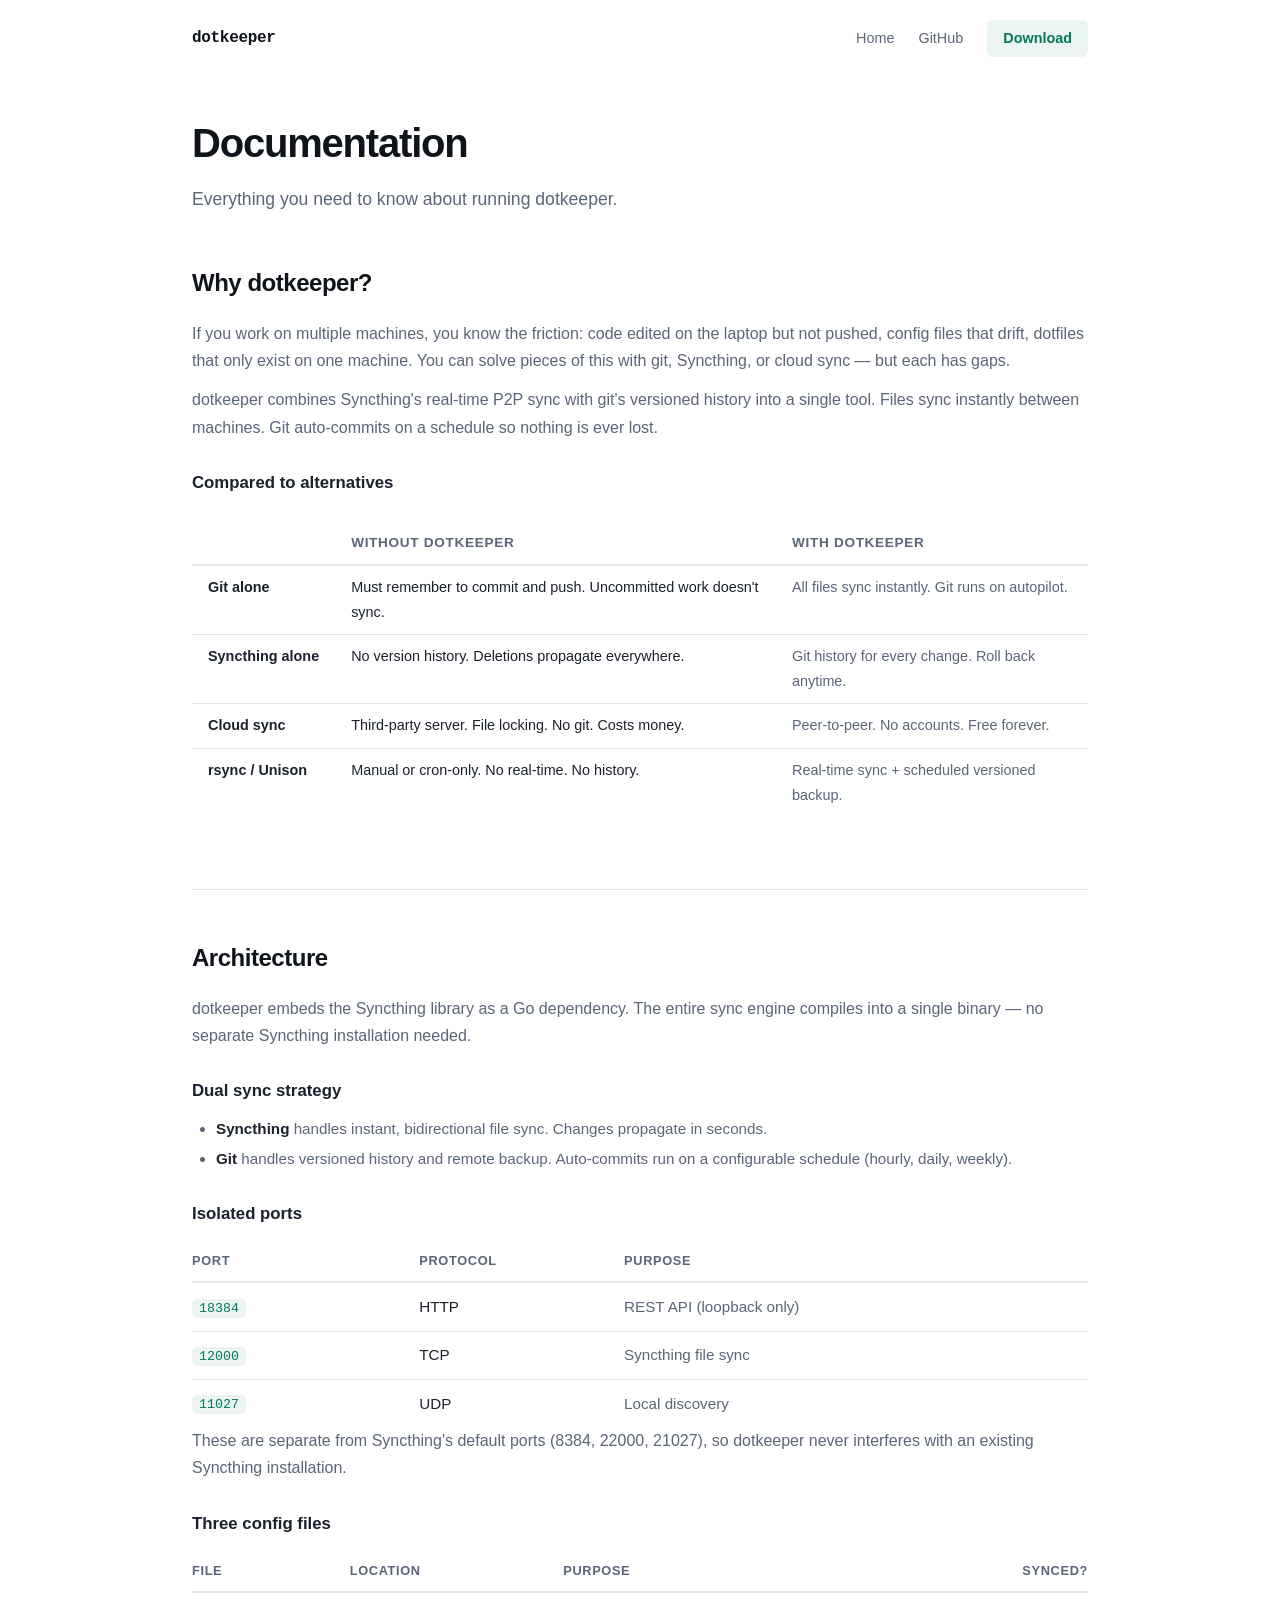
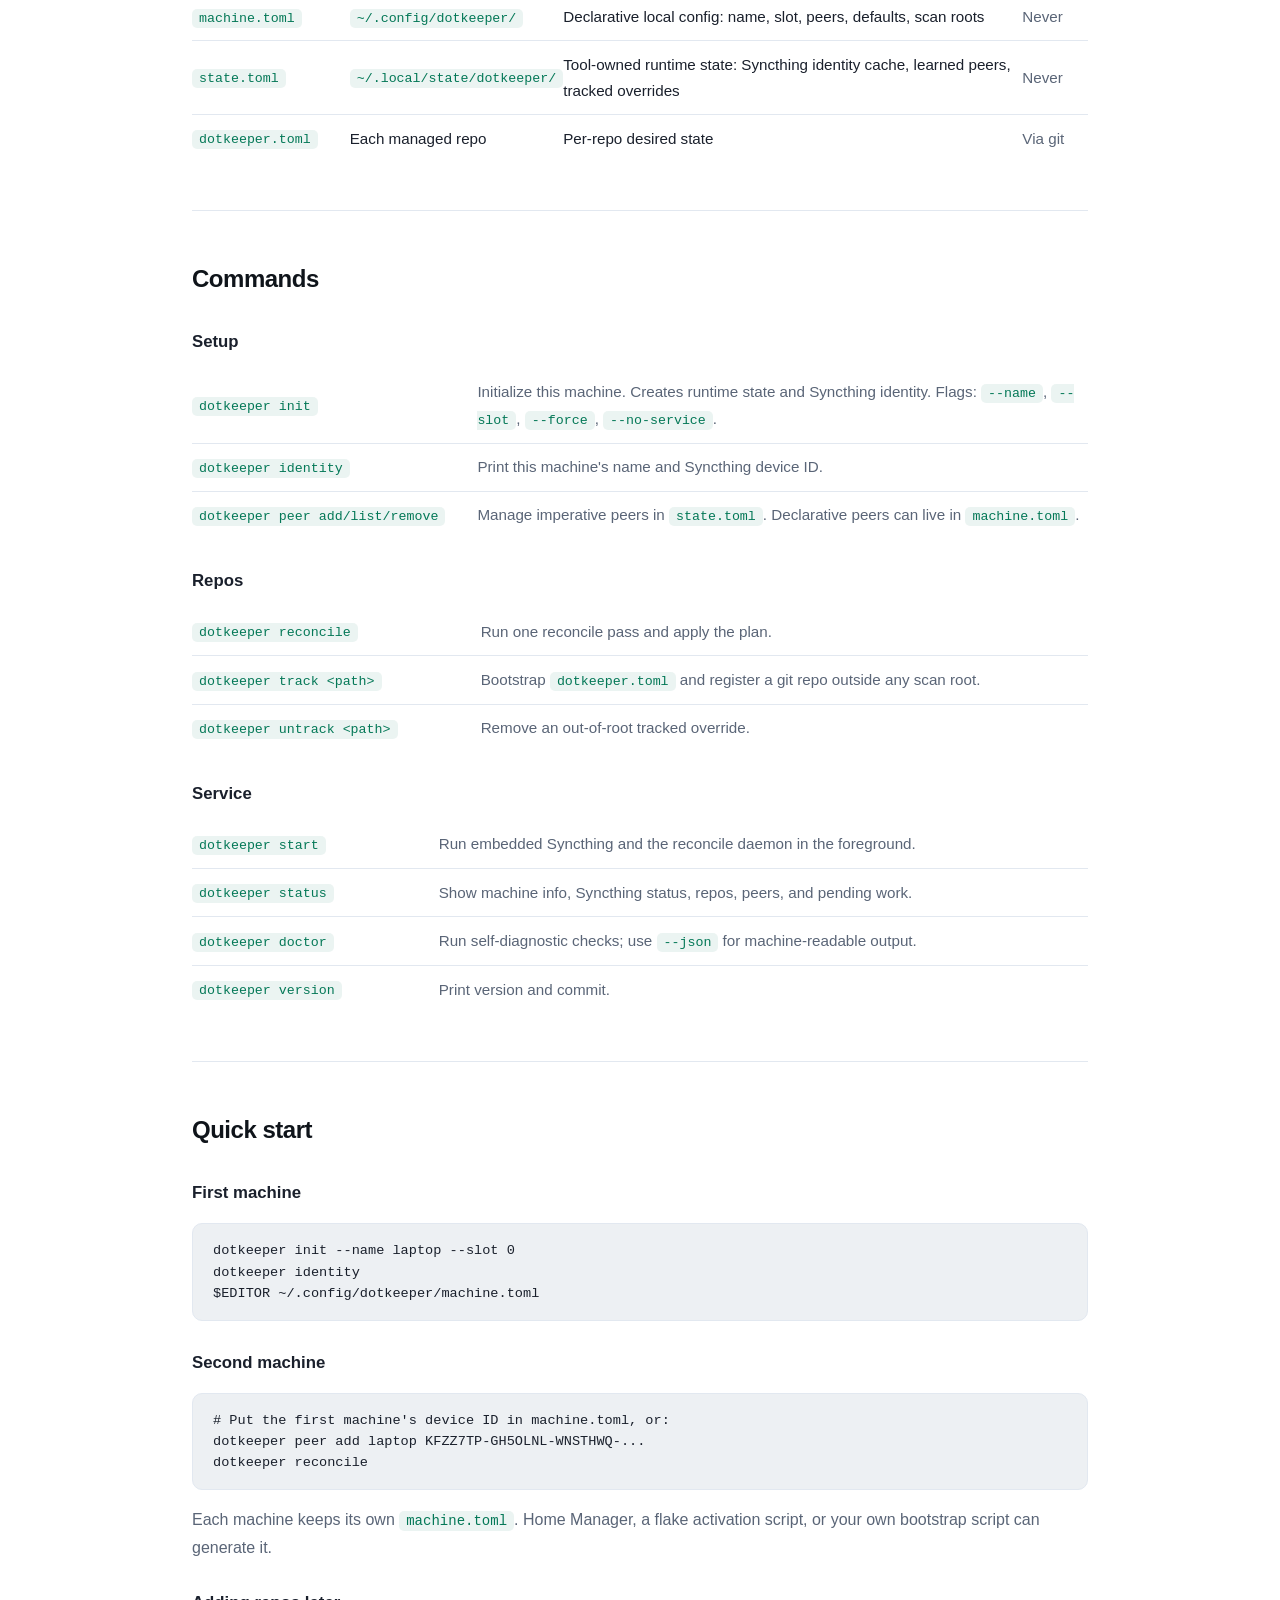
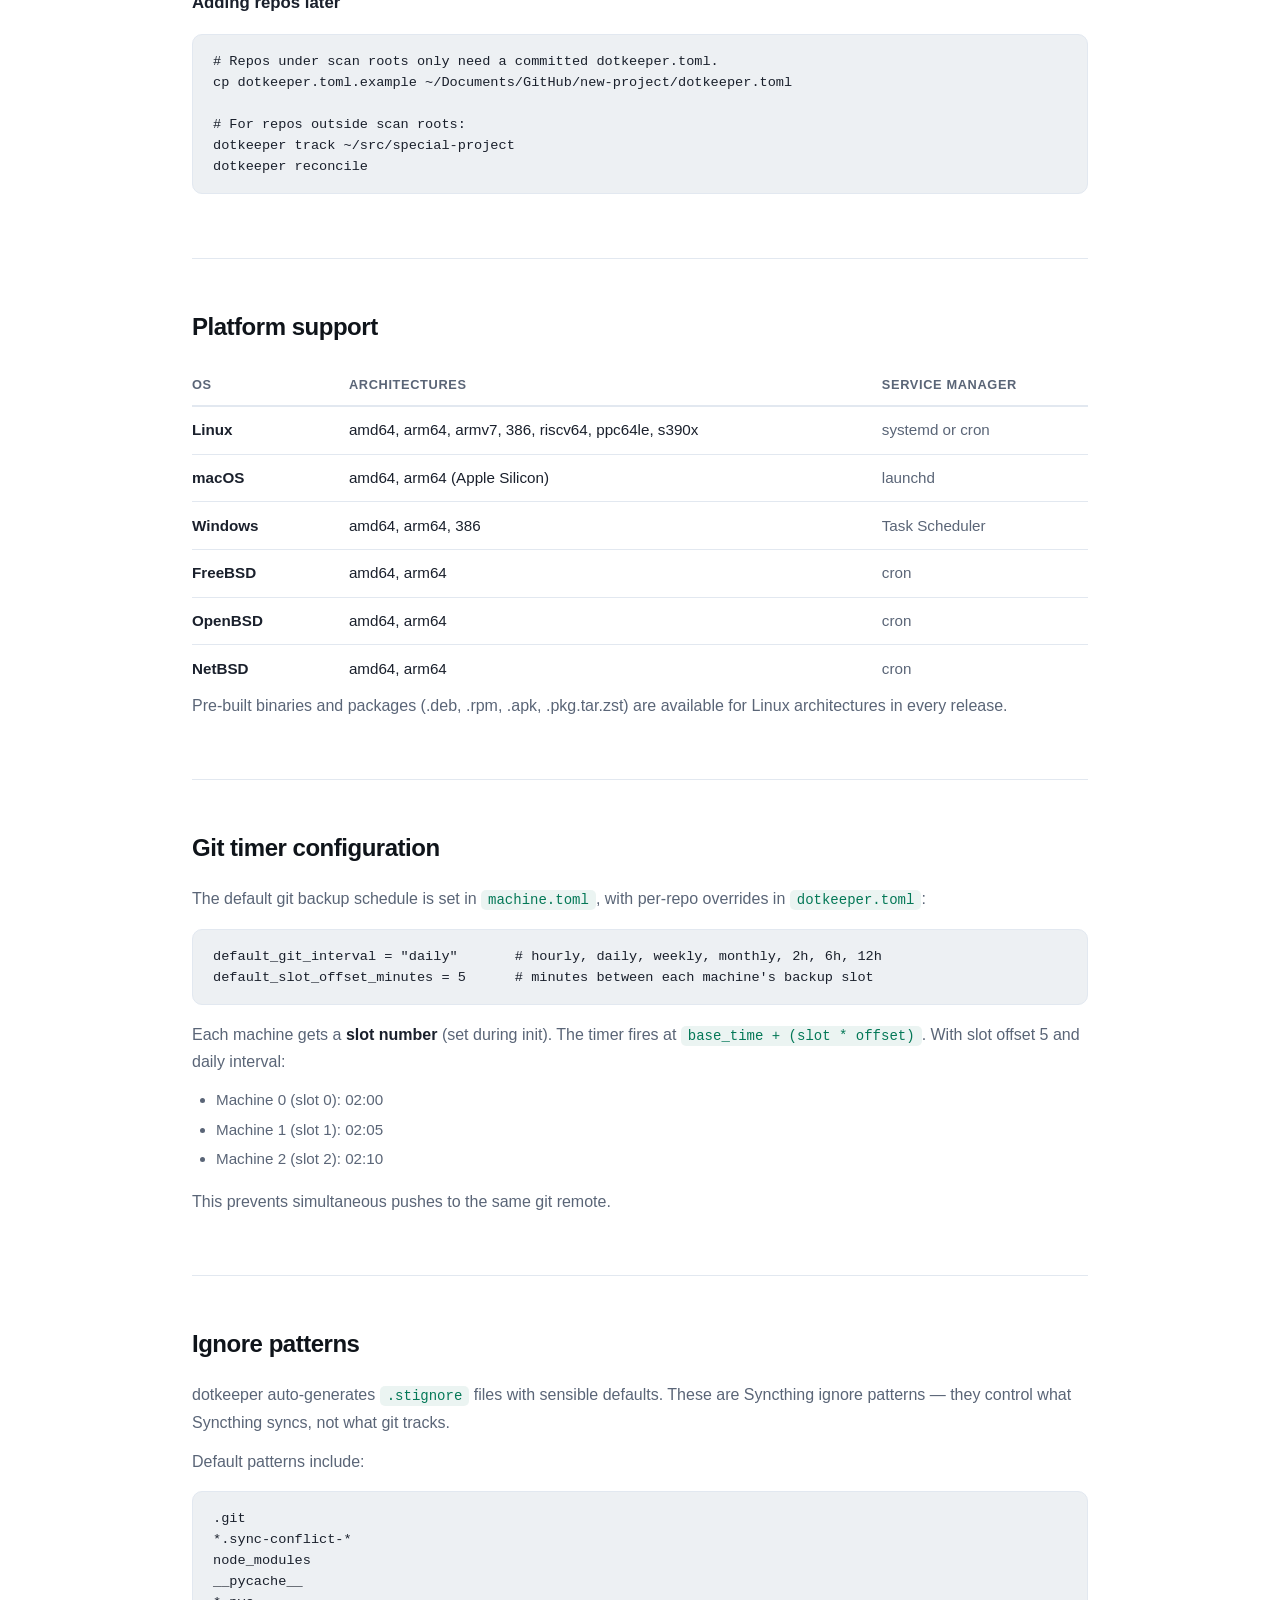
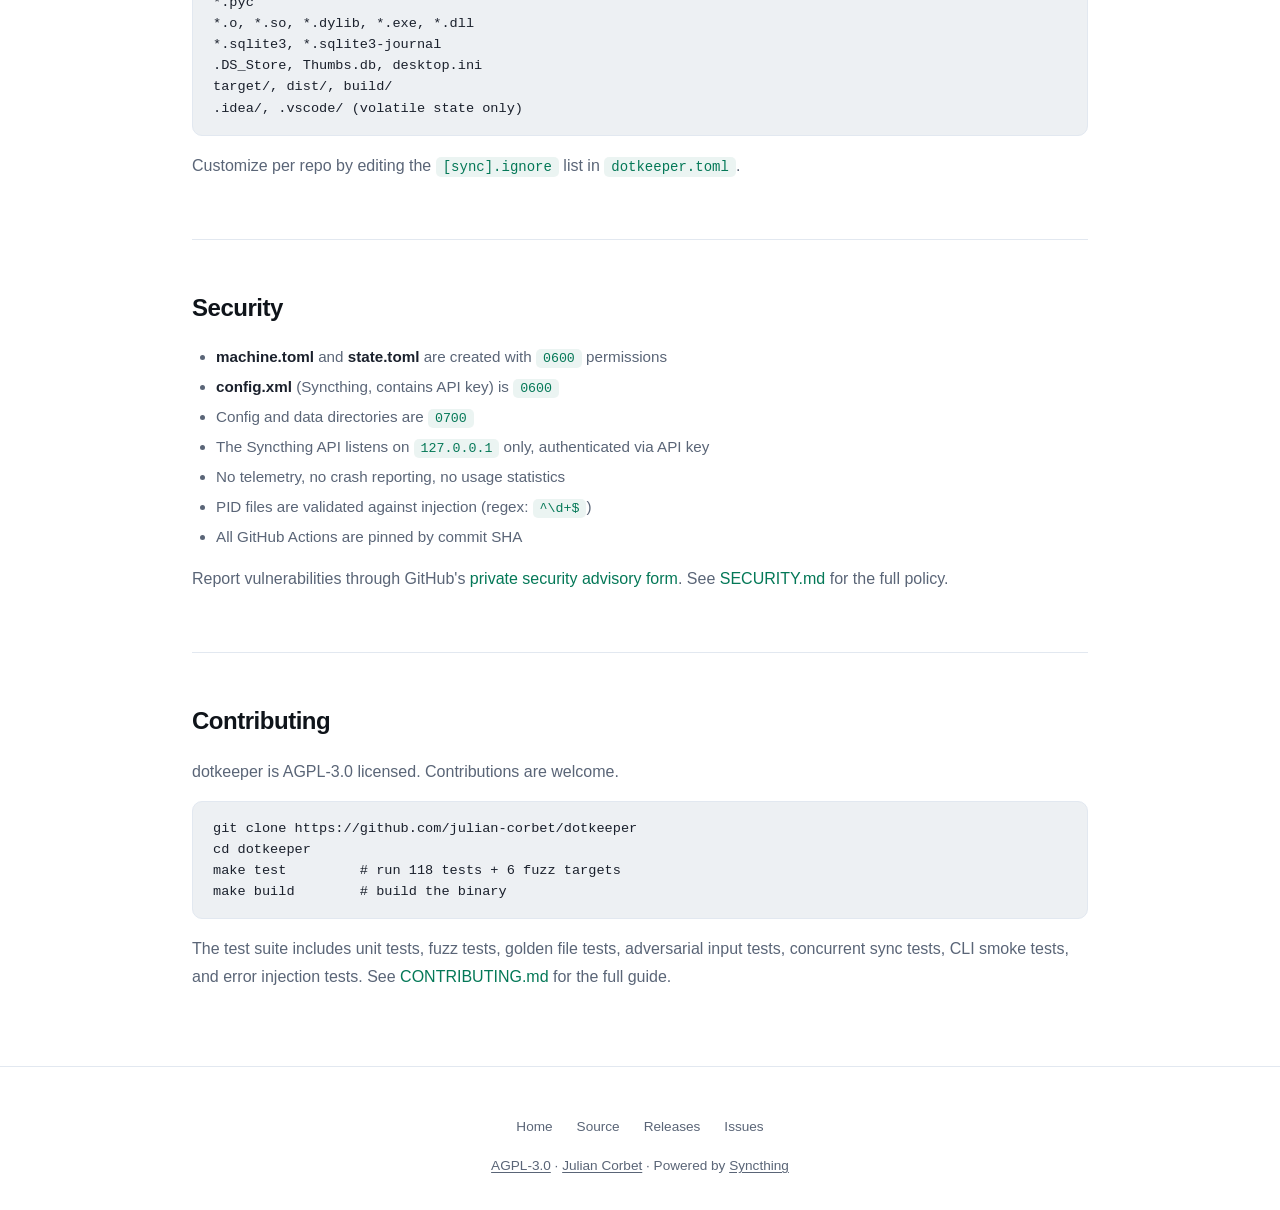
==== site/docs.html @ 2b9bf20f "security: switch vulnerability disclosure to GitHub Security Advisories The previous policy directed" ====
<!DOCTYPE html>
<html lang="en">
<head>
  <meta charset="utf-8">
  <meta name="viewport" content="width=device-width, initial-scale=1">
  <title>Documentation &mdash; dotkeeper</title>
  <meta name="description" content="dotkeeper documentation: architecture, commands, configuration, platform support, and comparison to alternatives.">
  <meta name="theme-color" content="#0b1120" media="(prefers-color-scheme: dark)">
  <meta name="theme-color" content="#ffffff" media="(prefers-color-scheme: light)">
  <link rel="canonical" href="https://dotkeeper.corbet.ch/docs.html">
  <link rel="icon" href="data:image/svg+xml,<svg xmlns='http://www.w3.org/2000/svg' viewBox='0 0 100 100'><text y='.9em' font-size='90'>&#128256;</text></svg>">
  <link rel="stylesheet" href="style.css">
</head>
<body>

<nav>
  <a href="/" class="nav-brand">dotkeeper</a>
  <div class="nav-links">
    <a href="/">Home</a>
    <a href="https://github.com/julian-corbet/dotkeeper">GitHub</a>
    <a href="https://github.com/julian-corbet/dotkeeper/releases" class="btn-nav">Download</a>
  </div>
</nav>

<div class="docs-content">

<h1>Documentation</h1>
<p>Everything you need to know about running dotkeeper.</p>

<!-- WHY -->
<div class="docs-section">
  <h2>Why dotkeeper?</h2>
  <p>If you work on multiple machines, you know the friction: code edited on the laptop but not pushed, config files that drift, dotfiles that only exist on one machine. You can solve pieces of this with git, Syncthing, or cloud sync &mdash; but each has gaps.</p>
  <p>dotkeeper combines Syncthing's real-time P2P sync with git's versioned history into a single tool. Files sync instantly between machines. Git auto-commits on a schedule so nothing is ever lost.</p>

  <h3>Compared to alternatives</h3>
  <table class="comp-table">
    <thead>
      <tr><th></th><th>Without dotkeeper</th><th>With dotkeeper</th></tr>
    </thead>
    <tbody>
      <tr><td><strong>Git alone</strong></td><td>Must remember to commit and push. Uncommitted work doesn't sync.</td><td>All files sync instantly. Git runs on autopilot.</td></tr>
      <tr><td><strong>Syncthing alone</strong></td><td>No version history. Deletions propagate everywhere.</td><td>Git history for every change. Roll back anytime.</td></tr>
      <tr><td><strong>Cloud sync</strong></td><td>Third-party server. File locking. No git. Costs money.</td><td>Peer-to-peer. No accounts. Free forever.</td></tr>
      <tr><td><strong>rsync / Unison</strong></td><td>Manual or cron-only. No real-time. No history.</td><td>Real-time sync + scheduled versioned backup.</td></tr>
    </tbody>
  </table>
</div>

<!-- ARCHITECTURE -->
<div class="docs-section">
  <h2>Architecture</h2>
  <p>dotkeeper embeds the Syncthing library as a Go dependency. The entire sync engine compiles into a single binary &mdash; no separate Syncthing installation needed.</p>

  <h3>Dual sync strategy</h3>
  <ul>
    <li><strong>Syncthing</strong> handles instant, bidirectional file sync. Changes propagate in seconds.</li>
    <li><strong>Git</strong> handles versioned history and remote backup. Auto-commits run on a configurable schedule (hourly, daily, weekly).</li>
  </ul>

  <h3>Isolated ports</h3>
  <table>
    <thead><tr><th>Port</th><th>Protocol</th><th>Purpose</th></tr></thead>
    <tbody>
      <tr><td><code>18384</code></td><td>HTTP</td><td>REST API (loopback only)</td></tr>
      <tr><td><code>12000</code></td><td>TCP</td><td>Syncthing file sync</td></tr>
      <tr><td><code>11027</code></td><td>UDP</td><td>Local discovery</td></tr>
    </tbody>
  </table>
  <p>These are separate from Syncthing's default ports (8384, 22000, 21027), so dotkeeper never interferes with an existing Syncthing installation.</p>

  <h3>Three config files</h3>
  <table>
    <thead><tr><th>File</th><th>Location</th><th>Purpose</th><th>Synced?</th></tr></thead>
    <tbody>
      <tr><td><code>machine.toml</code></td><td><code>~/.config/dotkeeper/</code></td><td>Declarative local config: name, slot, peers, defaults, scan roots</td><td>Never</td></tr>
      <tr><td><code>state.toml</code></td><td><code>~/.local/state/dotkeeper/</code></td><td>Tool-owned runtime state: Syncthing identity cache, learned peers, tracked overrides</td><td>Never</td></tr>
      <tr><td><code>dotkeeper.toml</code></td><td>Each managed repo</td><td>Per-repo desired state</td><td>Via git</td></tr>
    </tbody>
  </table>
</div>

<!-- COMMANDS -->
<div class="docs-section">
  <h2>Commands</h2>

  <h3>Setup</h3>
  <table>
    <tbody>
      <tr><td><code>dotkeeper init</code></td><td>Initialize this machine. Creates runtime state and Syncthing identity. Flags: <code>--name</code>, <code>--slot</code>, <code>--force</code>, <code>--no-service</code>.</td></tr>
      <tr><td><code>dotkeeper identity</code></td><td>Print this machine's name and Syncthing device ID.</td></tr>
      <tr><td><code>dotkeeper peer add/list/remove</code></td><td>Manage imperative peers in <code>state.toml</code>. Declarative peers can live in <code>machine.toml</code>.</td></tr>
    </tbody>
  </table>

  <h3>Repos</h3>
  <table>
    <tbody>
      <tr><td><code>dotkeeper reconcile</code></td><td>Run one reconcile pass and apply the plan.</td></tr>
      <tr><td><code>dotkeeper track &lt;path&gt;</code></td><td>Bootstrap <code>dotkeeper.toml</code> and register a git repo outside any scan root.</td></tr>
      <tr><td><code>dotkeeper untrack &lt;path&gt;</code></td><td>Remove an out-of-root tracked override.</td></tr>
    </tbody>
  </table>

  <h3>Service</h3>
  <table>
    <tbody>
      <tr><td><code>dotkeeper start</code></td><td>Run embedded Syncthing and the reconcile daemon in the foreground.</td></tr>
      <tr><td><code>dotkeeper status</code></td><td>Show machine info, Syncthing status, repos, peers, and pending work.</td></tr>
      <tr><td><code>dotkeeper doctor</code></td><td>Run self-diagnostic checks; use <code>--json</code> for machine-readable output.</td></tr>
      <tr><td><code>dotkeeper version</code></td><td>Print version and commit.</td></tr>
    </tbody>
  </table>
</div>

<!-- QUICK START -->
<div class="docs-section">
  <h2>Quick start</h2>

  <h3>First machine</h3>
  <pre><code>dotkeeper init --name laptop --slot 0
dotkeeper identity
$EDITOR ~/.config/dotkeeper/machine.toml</code></pre>

  <h3>Second machine</h3>
  <pre><code># Put the first machine's device ID in machine.toml, or:
dotkeeper peer add laptop KFZZ7TP-GH5OLNL-WNSTHWQ-...
dotkeeper reconcile</code></pre>
  <p>Each machine keeps its own <code>machine.toml</code>. Home Manager, a flake activation script, or your own bootstrap script can generate it.</p>

  <h3>Adding repos later</h3>
  <pre><code># Repos under scan roots only need a committed dotkeeper.toml.
cp dotkeeper.toml.example ~/Documents/GitHub/new-project/dotkeeper.toml

# For repos outside scan roots:
dotkeeper track ~/src/special-project
dotkeeper reconcile</code></pre>
</div>

<!-- PLATFORMS -->
<div class="docs-section">
  <h2>Platform support</h2>
  <table>
    <thead><tr><th>OS</th><th>Architectures</th><th>Service manager</th></tr></thead>
    <tbody>
      <tr><td><strong>Linux</strong></td><td>amd64, arm64, armv7, 386, riscv64, ppc64le, s390x</td><td>systemd or cron</td></tr>
      <tr><td><strong>macOS</strong></td><td>amd64, arm64 (Apple Silicon)</td><td>launchd</td></tr>
      <tr><td><strong>Windows</strong></td><td>amd64, arm64, 386</td><td>Task Scheduler</td></tr>
      <tr><td><strong>FreeBSD</strong></td><td>amd64, arm64</td><td>cron</td></tr>
      <tr><td><strong>OpenBSD</strong></td><td>amd64, arm64</td><td>cron</td></tr>
      <tr><td><strong>NetBSD</strong></td><td>amd64, arm64</td><td>cron</td></tr>
    </tbody>
  </table>
  <p>Pre-built binaries and packages (.deb, .rpm, .apk, .pkg.tar.zst) are available for Linux architectures in every release.</p>
</div>

<!-- GIT TIMER -->
<div class="docs-section">
  <h2>Git timer configuration</h2>
  <p>The default git backup schedule is set in <code>machine.toml</code>, with per-repo overrides in <code>dotkeeper.toml</code>:</p>
  <pre><code>default_git_interval = "daily"       # hourly, daily, weekly, monthly, 2h, 6h, 12h
default_slot_offset_minutes = 5      # minutes between each machine's backup slot</code></pre>
  <p>Each machine gets a <strong>slot number</strong> (set during init). The timer fires at <code>base_time + (slot * offset)</code>. With slot offset 5 and daily interval:</p>
  <ul>
    <li>Machine 0 (slot 0): 02:00</li>
    <li>Machine 1 (slot 1): 02:05</li>
    <li>Machine 2 (slot 2): 02:10</li>
  </ul>
  <p>This prevents simultaneous pushes to the same git remote.</p>
</div>

<!-- IGNORE PATTERNS -->
<div class="docs-section">
  <h2>Ignore patterns</h2>
  <p>dotkeeper auto-generates <code>.stignore</code> files with sensible defaults. These are Syncthing ignore patterns &mdash; they control what Syncthing syncs, not what git tracks.</p>
  <p>Default patterns include:</p>
  <pre><code>.git
*.sync-conflict-*
node_modules
__pycache__
*.pyc
*.o, *.so, *.dylib, *.exe, *.dll
*.sqlite3, *.sqlite3-journal
.DS_Store, Thumbs.db, desktop.ini
target/, dist/, build/
.idea/, .vscode/ (volatile state only)</code></pre>
  <p>Customize per repo by editing the <code>[sync].ignore</code> list in <code>dotkeeper.toml</code>.</p>
</div>

<!-- SECURITY -->
<div class="docs-section">
  <h2>Security</h2>
  <ul>
    <li><strong>machine.toml</strong> and <strong>state.toml</strong> are created with <code>0600</code> permissions</li>
    <li><strong>config.xml</strong> (Syncthing, contains API key) is <code>0600</code></li>
    <li>Config and data directories are <code>0700</code></li>
    <li>The Syncthing API listens on <code>127.0.0.1</code> only, authenticated via API key</li>
    <li>No telemetry, no crash reporting, no usage statistics</li>
    <li>PID files are validated against injection (regex: <code>^\d+$</code>)</li>
    <li>All GitHub Actions are pinned by commit SHA</li>
  </ul>
  <p>Report vulnerabilities through GitHub's <a href="https://github.com/julian-corbet/dotkeeper/security/advisories/new">private security advisory form</a>. See <a href="https://github.com/julian-corbet/dotkeeper/blob/main/SECURITY.md">SECURITY.md</a> for the full policy.</p>
</div>

<!-- CONTRIBUTING -->
<div class="docs-section">
  <h2>Contributing</h2>
  <p>dotkeeper is AGPL-3.0 licensed. Contributions are welcome.</p>
  <pre><code>git clone https://github.com/julian-corbet/dotkeeper
cd dotkeeper
make test         # run 118 tests + 6 fuzz targets
make build        # build the binary</code></pre>
  <p>The test suite includes unit tests, fuzz tests, golden file tests, adversarial input tests, concurrent sync tests, CLI smoke tests, and error injection tests. See <a href="https://github.com/julian-corbet/dotkeeper/blob/main/CONTRIBUTING.md">CONTRIBUTING.md</a> for the full guide.</p>
</div>

</div><!-- /docs-content -->

<footer>
  <div class="container">
    <div class="footer-links">
      <a href="/">Home</a>
      <a href="https://github.com/julian-corbet/dotkeeper">Source</a>
      <a href="https://github.com/julian-corbet/dotkeeper/releases">Releases</a>
      <a href="https://github.com/julian-corbet/dotkeeper/issues">Issues</a>
    </div>
    <p>
      <a href="https://github.com/julian-corbet/dotkeeper/blob/main/LICENSE">AGPL-3.0</a> &middot;
      <a href="https://github.com/julian-corbet">Julian Corbet</a> &middot;
      Powered by <a href="https://syncthing.net">Syncthing</a>
    </p>
  </div>
</footer>

</body>
</html>
---- site/style.css ----
/* dotkeeper — site styles
   Reliable. Connected. Clean. */

/* =====================
   Custom Properties
   ===================== */

:root {
  color-scheme: dark light;

  --bg: #0b1120;
  --bg-alt: #111827;
  --bg-card: #151f30;
  --bg-inset: #0a0e1a;

  --text: #e2e8f0;
  --text-dim: #8892a6;
  --text-bright: #f8fafc;

  --accent: #34d399;
  --accent-hover: #6ee7b7;
  --accent-dim: rgba(52, 211, 153, 0.12);
  --accent-glow: rgba(52, 211, 153, 0.08);
  --accent-text: #0b1120;

  --terminal-bg: #0a0e14;
  --terminal-chrome: #161f2e;

  --border: #1e293b;
  --radius: 10px;
  --radius-lg: 14px;
  --max-width: 960px;

  --shadow-terminal: 0 0 0 1px var(--border), 0 8px 40px rgba(0,0,0,0.3), 0 0 80px var(--accent-glow);
  --card-shadow: none;
}

@media (prefers-color-scheme: light) {
  :root {
    --bg: #ffffff;
    --bg-alt: #f3f4f6;
    --bg-card: #ffffff;
    --bg-inset: #edf0f3;

    --text: #1a202c;
    --text-dim: #5a6577;
    --text-bright: #0f141a;

    --accent: #047857;
    --accent-hover: #065f46;
    --accent-dim: rgba(4, 120, 87, 0.08);
    --accent-glow: rgba(4, 120, 87, 0.06);
    --accent-text: #ffffff;

    --terminal-bg: #1a1e28;
    --terminal-chrome: #252b37;

    --border: #e2e8f0;

    --shadow-terminal: 0 0 0 1px rgba(0,0,0,0.08), 0 8px 40px rgba(0,0,0,0.15);
    --card-shadow: 0 1px 3px rgba(0,0,0,0.04), 0 1px 2px rgba(0,0,0,0.02);
  }
}

/* =====================
   Reset & Base
   ===================== */

*, *::before, *::after { margin: 0; padding: 0; box-sizing: border-box; }

html { scroll-behavior: smooth; }

body {
  font-family: -apple-system, BlinkMacSystemFont, "Segoe UI", "Inter", Roboto, "Helvetica Neue", sans-serif;
  background: var(--bg);
  color: var(--text);
  line-height: 1.7;
  font-size: 16px;
  -webkit-font-smoothing: antialiased;
  -moz-osx-font-smoothing: grayscale;
}

a {
  color: var(--accent);
  text-decoration: none;
  transition: color 0.15s;
}
a:hover { color: var(--accent-hover); }

a:focus-visible, .btn:focus-visible, .btn-nav:focus-visible {
  outline: 2px solid var(--accent);
  outline-offset: 2px;
  border-radius: 4px;
}

code, pre {
  font-family: "JetBrains Mono", "Fira Code", "SF Mono", "Cascadia Code", Menlo, Consolas, monospace;
  font-size: 0.875em;
}

code {
  background: var(--accent-dim);
  color: var(--accent);
  padding: 2px 7px;
  border-radius: 5px;
}

pre code {
  background: none;
  color: inherit;
  padding: 0;
  font-size: inherit;
}

/* =====================
   Layout
   ===================== */

.container {
  max-width: var(--max-width);
  margin: 0 auto;
  padding: 0 2rem;
}

/* =====================
   Navigation
   ===================== */

nav {
  display: flex;
  align-items: center;
  justify-content: space-between;
  max-width: var(--max-width);
  margin: 0 auto;
  padding: 1.25rem 2rem;
}

.nav-brand {
  font-family: "JetBrains Mono", "Fira Code", monospace;
  font-weight: 700;
  font-size: 1rem;
  color: var(--text-bright) !important;
  letter-spacing: -0.02em;
  text-decoration: none;
}

.nav-links {
  display: flex;
  gap: 1.5rem;
  align-items: center;
}

.nav-links a {
  color: var(--text-dim);
  font-size: 0.9rem;
  font-weight: 500;
  transition: color 0.15s;
}
.nav-links a:hover { color: var(--text); }

.btn-nav {
  background: var(--accent-dim);
  color: var(--accent) !important;
  padding: 0.4rem 1rem;
  border-radius: 6px;
  font-weight: 600 !important;
  transition: background 0.15s, color 0.15s;
}
.btn-nav:hover {
  background: var(--accent);
  color: var(--accent-text) !important;
}

/* =====================
   Buttons
   ===================== */

.btn {
  display: inline-flex;
  align-items: center;
  padding: 0.65rem 1.6rem;
  border-radius: 8px;
  font-weight: 600;
  font-size: 0.9rem;
  transition: all 0.15s ease;
  text-decoration: none;
}

.btn-primary {
  background: var(--accent);
  color: var(--accent-text);
}
.btn-primary:hover {
  background: var(--accent-hover);
  color: var(--accent-text);
}

.btn-secondary {
  background: var(--accent-dim);
  color: var(--accent);
  border: 1px solid transparent;
}
.btn-secondary:hover {
  border-color: var(--accent);
  color: var(--accent);
}

/* =====================
   Hero
   ===================== */

.hero {
  background: var(--bg);
  background-image: radial-gradient(ellipse 80% 50% at 50% -10%, var(--accent-glow), transparent);
  padding-bottom: 5rem;
  overflow: hidden;
}

.hero-content {
  text-align: center;
  max-width: 640px;
  margin: 0 auto;
  padding: 2rem 2rem 0;
}

.hero h1 {
  font-family: "JetBrains Mono", "Fira Code", monospace;
  font-size: 3.5rem;
  font-weight: 800;
  letter-spacing: -0.04em;
  color: var(--text-bright);
  margin-bottom: 0.75rem;
}

.tagline {
  font-size: 1.25rem;
  color: var(--accent);
  font-weight: 500;
  margin-bottom: 1rem;
}

.subtitle {
  color: var(--text-dim);
  font-size: 1.05rem;
  line-height: 1.7;
  max-width: 520px;
  margin: 0 auto 2rem;
}

.cta {
  display: flex;
  gap: 0.75rem;
  justify-content: center;
  flex-wrap: wrap;
}

.hero-demo {
  max-width: 720px;
  margin: 3rem auto 0;
  padding: 0 2rem;
}

@media (prefers-reduced-motion: no-preference) {
  .hero-demo {
    animation: fadeUp 0.6s ease-out;
  }
}

@keyframes fadeUp {
  from { opacity: 0; transform: translateY(20px); }
  to { opacity: 1; transform: translateY(0); }
}

[id] {
  scroll-margin-top: 2rem;
}

/* =====================
   Terminal
   ===================== */

.terminal {
  border-radius: var(--radius-lg);
  overflow: hidden;
  box-shadow: var(--shadow-terminal);
}

.terminal-header {
  background: var(--terminal-chrome);
  padding: 0.75rem 1rem;
  display: flex;
  align-items: center;
}

.terminal-dots {
  display: flex;
  gap: 7px;
}

.terminal-dots span {
  width: 12px;
  height: 12px;
  border-radius: 50%;
}
.terminal-dots span:nth-child(1) { background: #ef4444; }
.terminal-dots span:nth-child(2) { background: #eab308; }
.terminal-dots span:nth-child(3) { background: #22c55e; }

.terminal-title {
  flex: 1;
  text-align: center;
  color: #6b7280;
  font-size: 0.8rem;
  font-family: inherit;
  font-weight: 500;
  margin-right: 40px;
}

.terminal-body {
  background: var(--terminal-bg);
  color: #d1d5db;
  padding: 1.25rem 1.5rem;
  overflow-x: auto;
  font-size: 0.82rem;
  line-height: 1.65;
}

.terminal-body .prompt {
  color: #34d399;
  font-weight: 700;
}

.terminal-body .output {
  color: #7c8494;
}

/* =====================
   Sections
   ===================== */

section {
  padding: 5rem 0;
}

h2 {
  font-size: 1.75rem;
  font-weight: 700;
  letter-spacing: -0.02em;
  margin-bottom: 2.5rem;
  color: var(--text-bright);
}

h3 {
  font-size: 1.05rem;
  font-weight: 600;
  margin-bottom: 0.5rem;
  color: var(--text);
}

section p {
  color: var(--text-dim);
  font-size: 0.95rem;
  line-height: 1.7;
}

section p strong,
.docs-section p strong,
.docs-section li strong {
  color: var(--text);
  font-weight: 600;
}

/* =====================
   How it works
   ===================== */

.steps {
  display: grid;
  grid-template-columns: repeat(3, 1fr);
  gap: 2rem;
}

.step {
  text-align: center;
  padding: 1.5rem 1rem;
}

.step-num {
  width: 44px;
  height: 44px;
  border-radius: 50%;
  background: var(--accent);
  color: var(--accent-text);
  font-weight: 800;
  font-size: 1.1rem;
  display: flex;
  align-items: center;
  justify-content: center;
  margin: 0 auto 1.25rem;
}

/* =====================
   Features
   ===================== */

.features {
  background: var(--bg-alt);
}

.feature-grid {
  display: grid;
  grid-template-columns: repeat(auto-fit, minmax(270px, 1fr));
  gap: 1.25rem;
}

.feature {
  padding: 1.5rem;
  border: 1px solid var(--border);
  border-radius: var(--radius);
  background: var(--bg-card);
  box-shadow: var(--card-shadow);
  transition: border-color 0.2s;
}

.feature:hover {
  border-color: var(--accent);
}

.feature h3 {
  color: var(--text-bright);
  font-size: 1rem;
  margin-bottom: 0.6rem;
}

/* =====================
   Architecture
   ===================== */

.arch-diagram {
  background: var(--terminal-bg);
  color: #d1d5db;
  border: 1px solid var(--border);
  border-radius: var(--radius);
  padding: 1.5rem;
  overflow-x: auto;
  font-size: 0.82rem;
  line-height: 1.55;
  margin-bottom: 2.5rem;
}

.arch-details {
  display: grid;
  grid-template-columns: repeat(auto-fit, minmax(250px, 1fr));
  gap: 1.5rem;
}

.arch-detail h3 {
  font-size: 1rem;
  margin-bottom: 0.5rem;
}

/* =====================
   Install
   ===================== */

.install {
  background: var(--bg-alt);
}

.install-grid {
  display: grid;
  gap: 1.5rem;
}

.install-method {
  padding: 1.5rem;
  border: 1px solid var(--border);
  border-radius: var(--radius);
  background: var(--bg-card);
  box-shadow: var(--card-shadow);
}

.install-method pre {
  background: var(--bg-inset);
  border: 1px solid var(--border);
  border-radius: 8px;
  padding: 0.75rem 1rem;
  margin: 0.75rem 0;
  overflow-x: auto;
}

.install-method p {
  font-size: 0.9rem;
}

/* =====================
   Commands
   ===================== */

table {
  width: 100%;
  border-collapse: collapse;
}

thead th {
  text-align: left;
  padding: 0.6rem 0;
  color: var(--text-dim);
  font-size: 0.8rem;
  font-weight: 600;
  text-transform: uppercase;
  letter-spacing: 0.05em;
  border-bottom: 2px solid var(--border);
}

tr {
  border-bottom: 1px solid var(--border);
}

tr:last-child {
  border-bottom: none;
}

td {
  padding: 0.65rem 0;
  font-size: 0.95rem;
}

td:first-child {
  white-space: nowrap;
  padding-right: 2rem;
  font-weight: 500;
}

td:last-child {
  color: var(--text-dim);
}

/* =====================
   Footer
   ===================== */

footer {
  padding: 3rem 0;
  text-align: center;
  border-top: 1px solid var(--border);
}

footer p {
  color: var(--text-dim);
  font-size: 0.85rem;
}

.footer-links {
  display: flex;
  gap: 1.5rem;
  justify-content: center;
  margin-bottom: 1rem;
}

.footer-links a {
  color: var(--text-dim);
  font-size: 0.85rem;
}
.footer-links a:hover { color: var(--accent); }

footer .container > p a {
  color: var(--text-dim);
  text-decoration: underline;
  text-underline-offset: 2px;
}
footer .container > p a:hover { color: var(--accent); }

/* =====================
   Docs page
   ===================== */

.docs-content {
  max-width: var(--max-width);
  margin: 0 auto;
  padding: 2rem 2rem 4rem;
}

.docs-content > h1 {
  font-size: 2.5rem;
  font-weight: 800;
  letter-spacing: -0.03em;
  color: var(--text-bright);
  margin-bottom: 0.5rem;
}

.docs-content > h1 + p {
  color: var(--text-dim);
  font-size: 1.1rem;
  margin-bottom: 3rem;
}

.docs-section {
  margin-bottom: 3rem;
  padding-bottom: 3rem;
  border-bottom: 1px solid var(--border);
}

.docs-section:last-child {
  border-bottom: none;
  margin-bottom: 0;
  padding-bottom: 0;
}

.docs-section h2 {
  font-size: 1.5rem;
  margin-bottom: 1rem;
}

.docs-section h3 {
  margin-top: 1.75rem;
  margin-bottom: 0.75rem;
}

.docs-section p {
  color: var(--text-dim);
  margin-bottom: 0.75rem;
  line-height: 1.7;
}

.docs-section ul {
  color: var(--text-dim);
  padding-left: 1.5rem;
  margin-bottom: 1rem;
}

.docs-section li {
  margin-bottom: 0.35rem;
  line-height: 1.6;
  font-size: 0.95rem;
}

.docs-section pre {
  background: var(--bg-inset);
  border: 1px solid var(--border);
  border-radius: var(--radius);
  padding: 1rem 1.25rem;
  margin: 1rem 0;
  overflow-x: auto;
  font-size: 0.85rem;
  line-height: 1.55;
}

.comp-table {
  margin: 1.5rem 0;
}

.comp-table th {
  text-align: left;
  padding: 0.6rem 1rem;
  font-size: 0.85rem;
  font-weight: 600;
  border-bottom: 2px solid var(--border);
}

.comp-table td {
  padding: 0.6rem 1rem;
  font-size: 0.9rem;
  vertical-align: top;
}

/* =====================
   Responsive
   ===================== */

@media (max-width: 640px) {
  .hero h1 { font-size: 2.5rem; }
  .tagline { font-size: 1.1rem; }
  .subtitle { font-size: 0.95rem; }
  section { padding: 3.5rem 0; }
  h2 { font-size: 1.5rem; margin-bottom: 2rem; }

  nav { padding: 1rem 1.25rem; }
  .nav-links { gap: 1rem; }
  .nav-links a { font-size: 0.85rem; }

  .hero { padding-bottom: 3.5rem; }
  .hero-content { padding: 1.5rem 1.25rem 0; }
  .hero-demo { padding: 0 1rem; margin-top: 2rem; }

  .container { padding: 0 1.25rem; }

  .steps {
    grid-template-columns: 1fr;
    max-width: 360px;
    margin: 0 auto;
  }

  .feature-grid { grid-template-columns: 1fr; }

  .terminal-body {
    font-size: 0.75rem;
    padding: 1rem;
  }

  .arch-diagram {
    font-size: 0.7rem;
    padding: 1rem;
  }

  .docs-content > h1 { font-size: 2rem; }
}

@media (max-width: 480px) {
  .hero h1 { font-size: 2rem; }
  .nav-brand { font-size: 0.9rem; }
  .terminal-title { display: none; }

  .terminal-body {
    font-size: 0.7rem;
    padding: 0.75rem;
  }
}
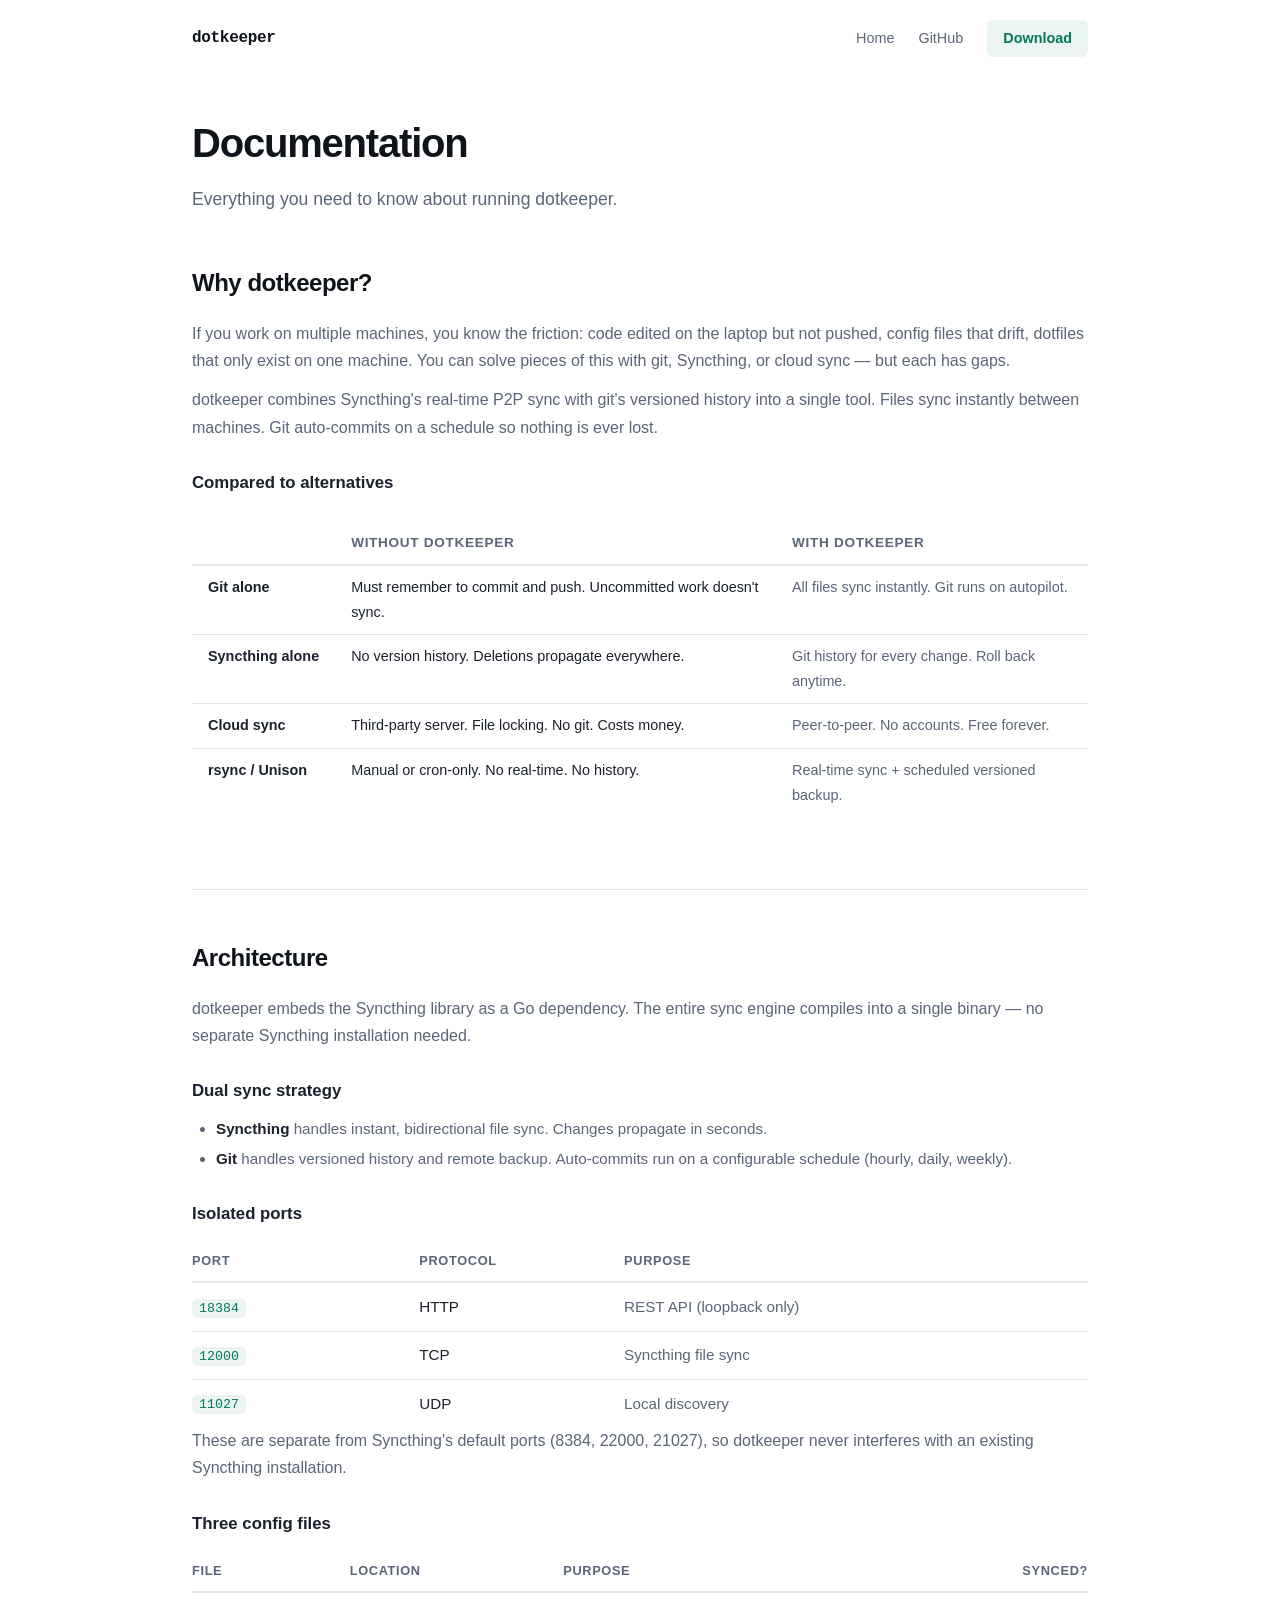
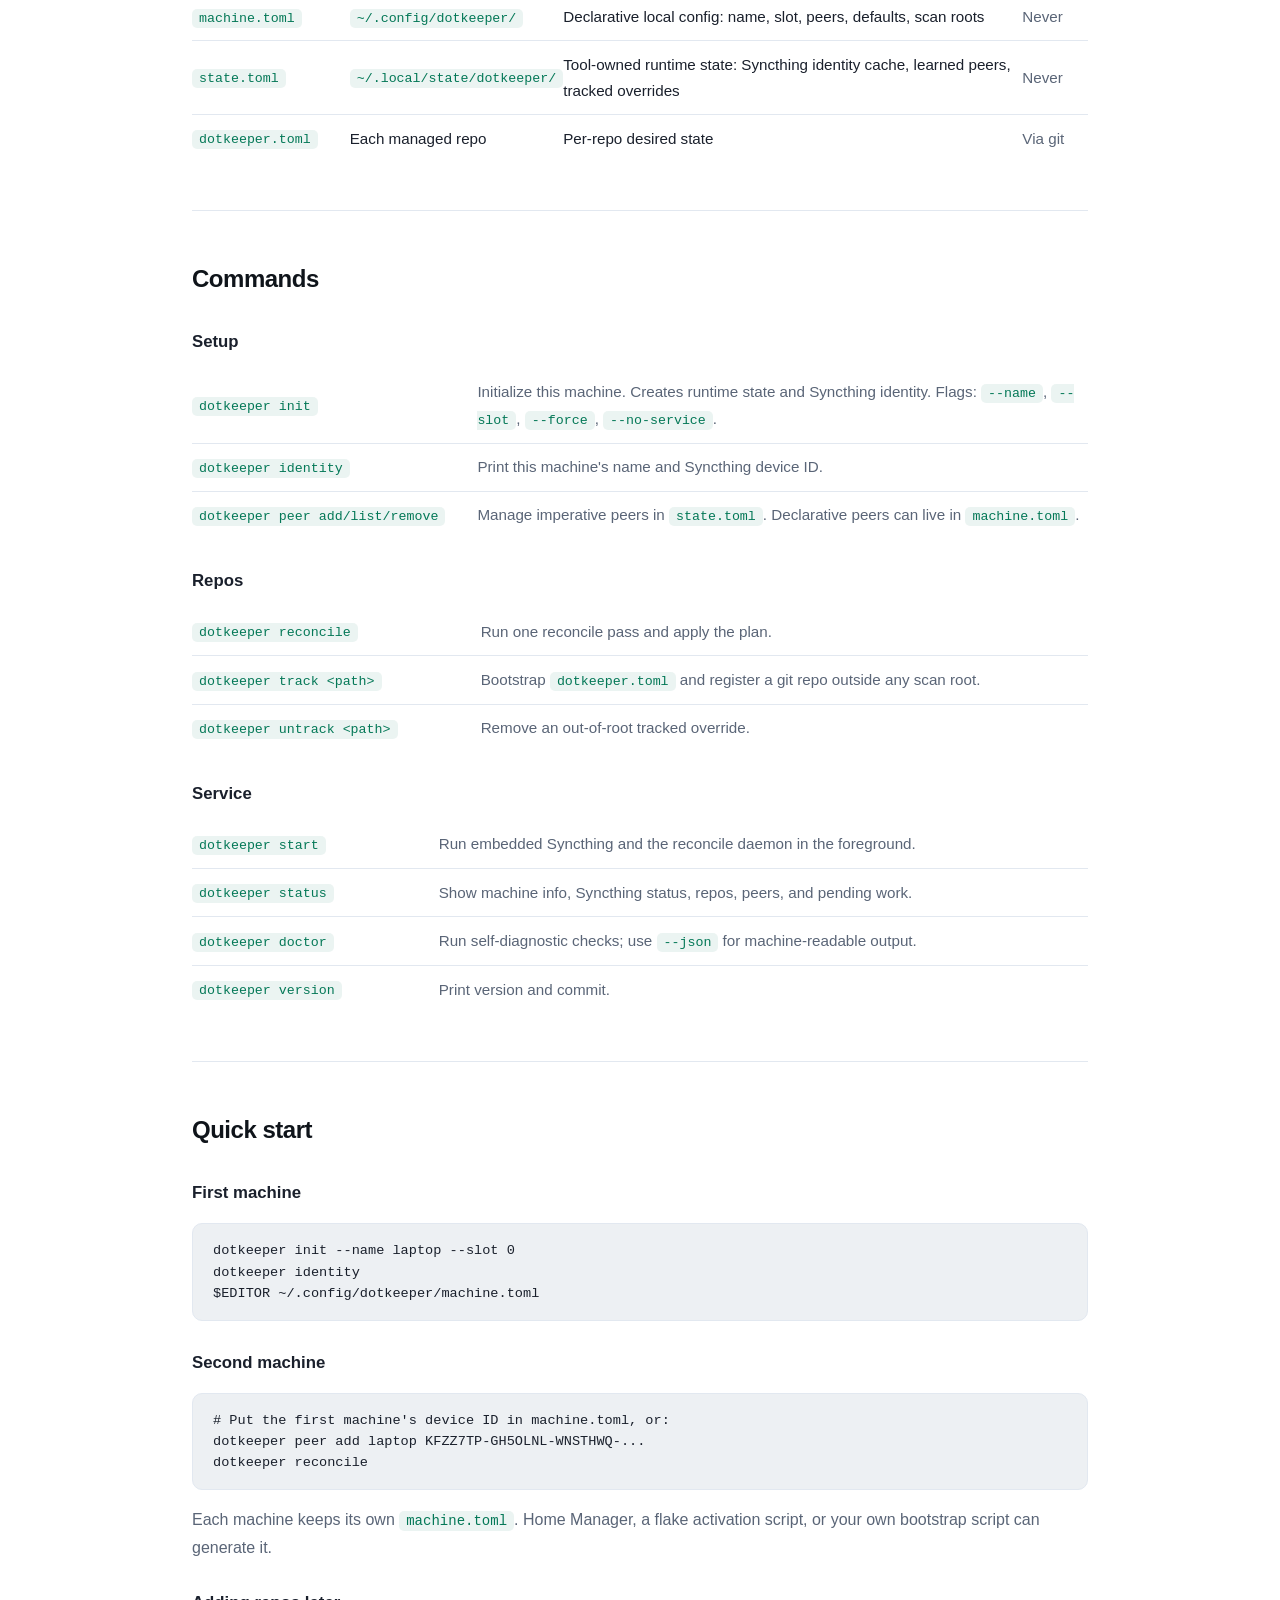
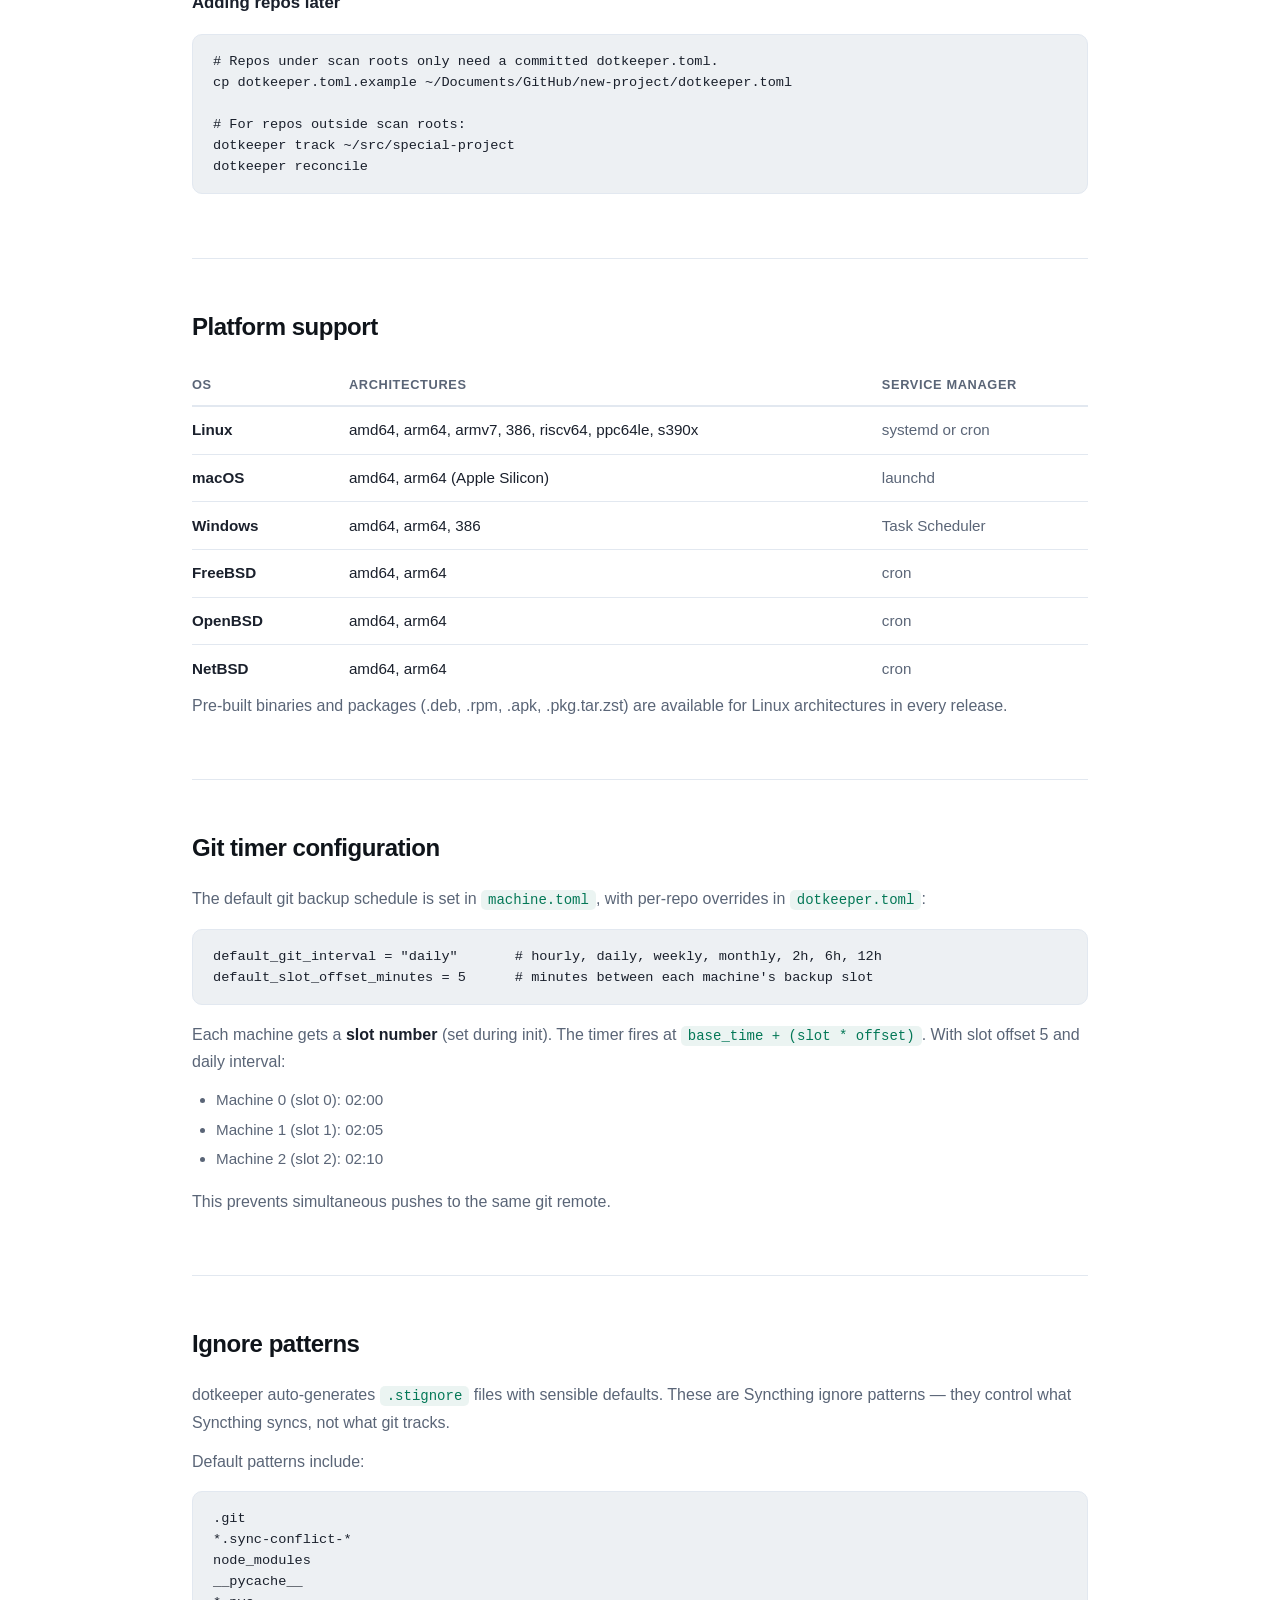
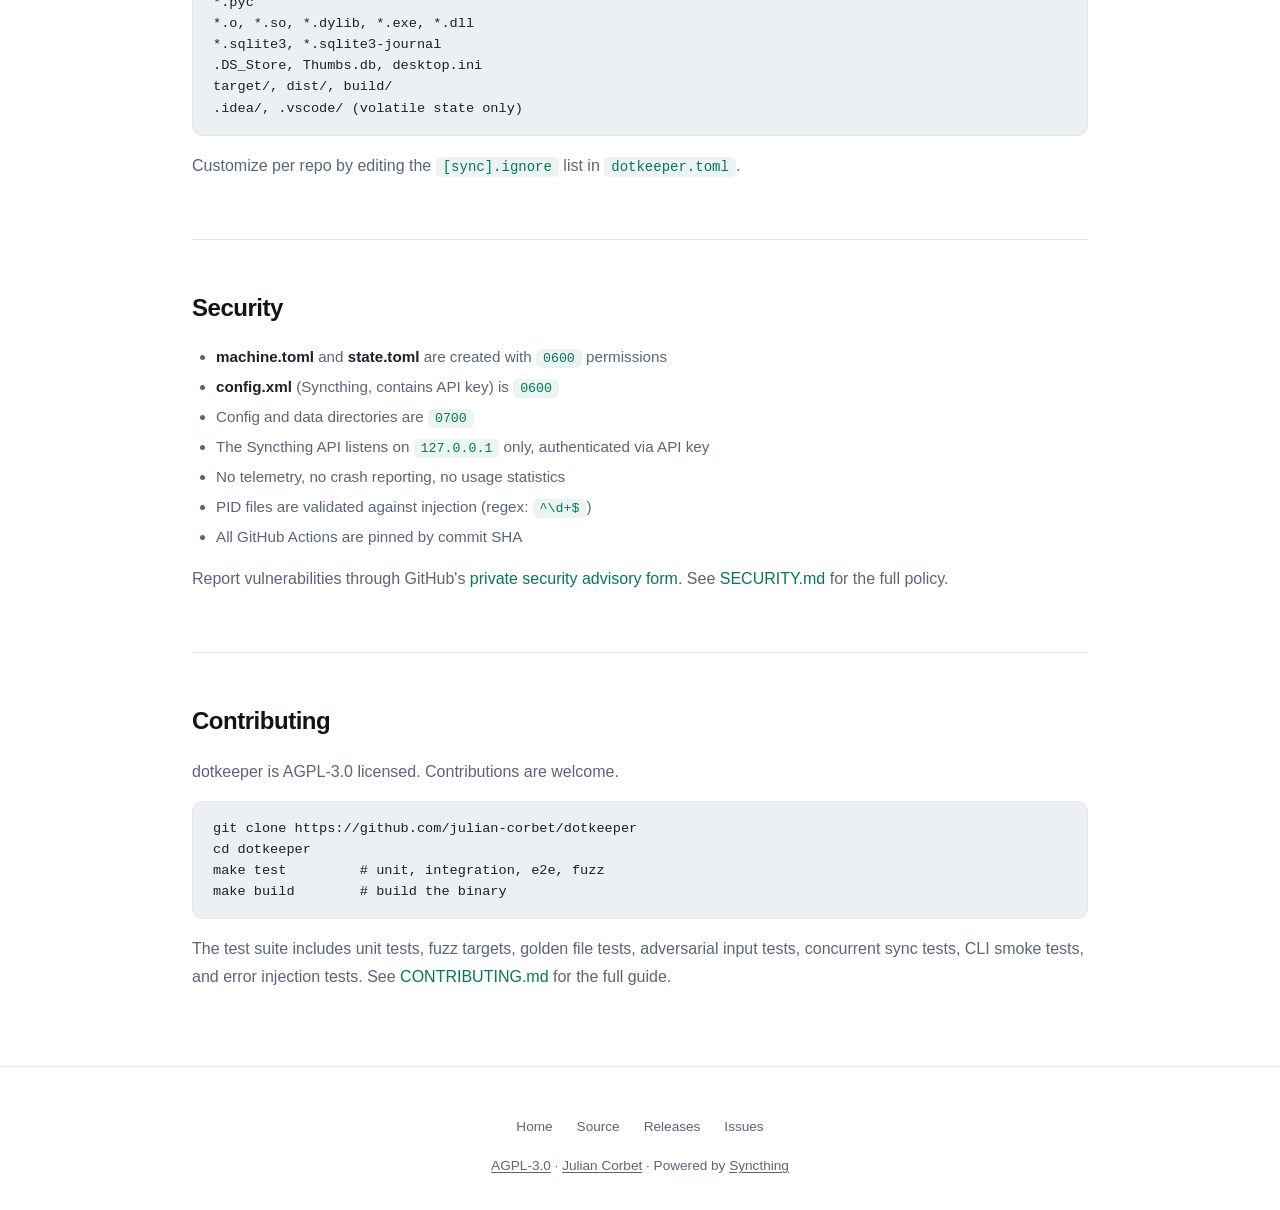
==== commit c16f685c: "site: drop stale test count and normalise fuzz-target term The Contributing card on the public docs " ====
--- a/site/docs.html
+++ b/site/docs.html
@@ -208,9 +208,9 @@
   <p>dotkeeper is AGPL-3.0 licensed. Contributions are welcome.</p>
   <pre><code>git clone https://github.com/julian-corbet/dotkeeper
 cd dotkeeper
-make test         # run 118 tests + 6 fuzz targets
+make test         # unit, integration, e2e, fuzz
 make build        # build the binary</code></pre>
-  <p>The test suite includes unit tests, fuzz tests, golden file tests, adversarial input tests, concurrent sync tests, CLI smoke tests, and error injection tests. See <a href="https://github.com/julian-corbet/dotkeeper/blob/main/CONTRIBUTING.md">CONTRIBUTING.md</a> for the full guide.</p>
+  <p>The test suite includes unit tests, fuzz targets, golden file tests, adversarial input tests, concurrent sync tests, CLI smoke tests, and error injection tests. See <a href="https://github.com/julian-corbet/dotkeeper/blob/main/CONTRIBUTING.md">CONTRIBUTING.md</a> for the full guide.</p>
 </div>
 
 </div><!-- /docs-content -->
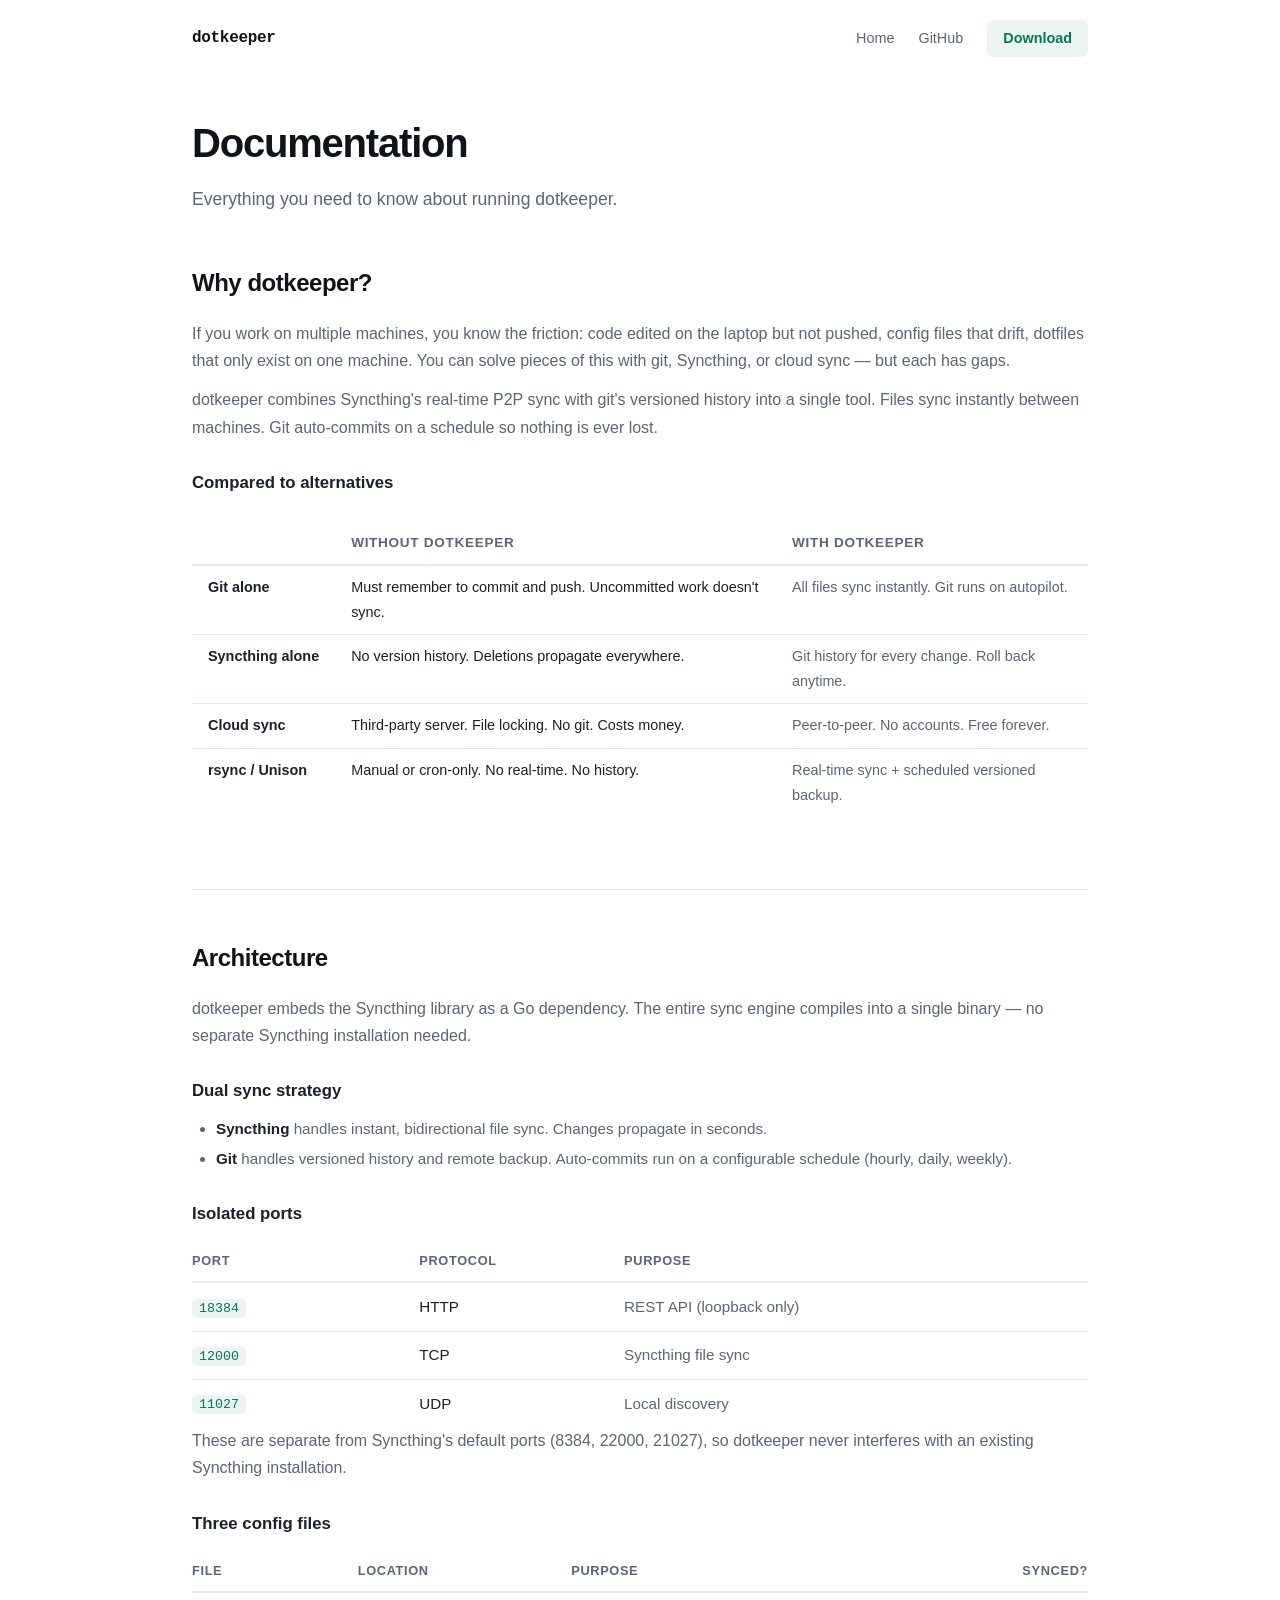
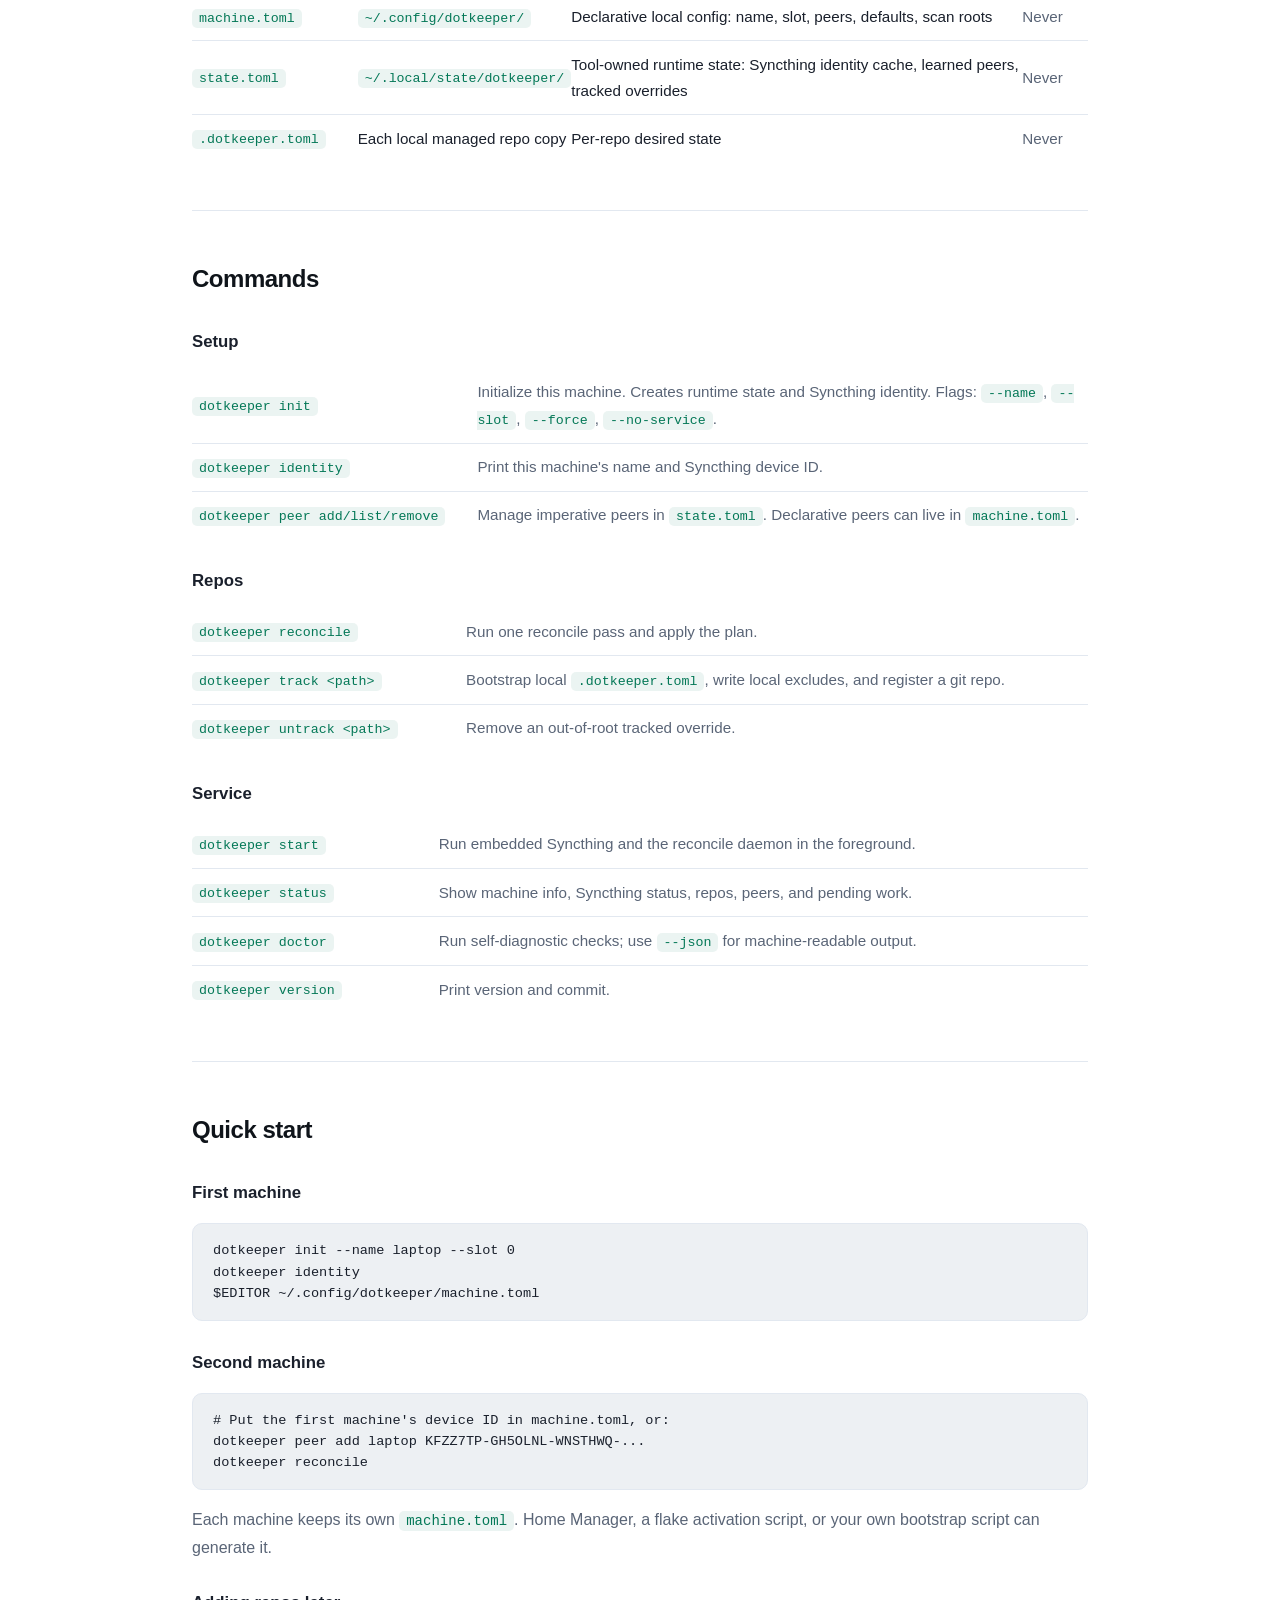
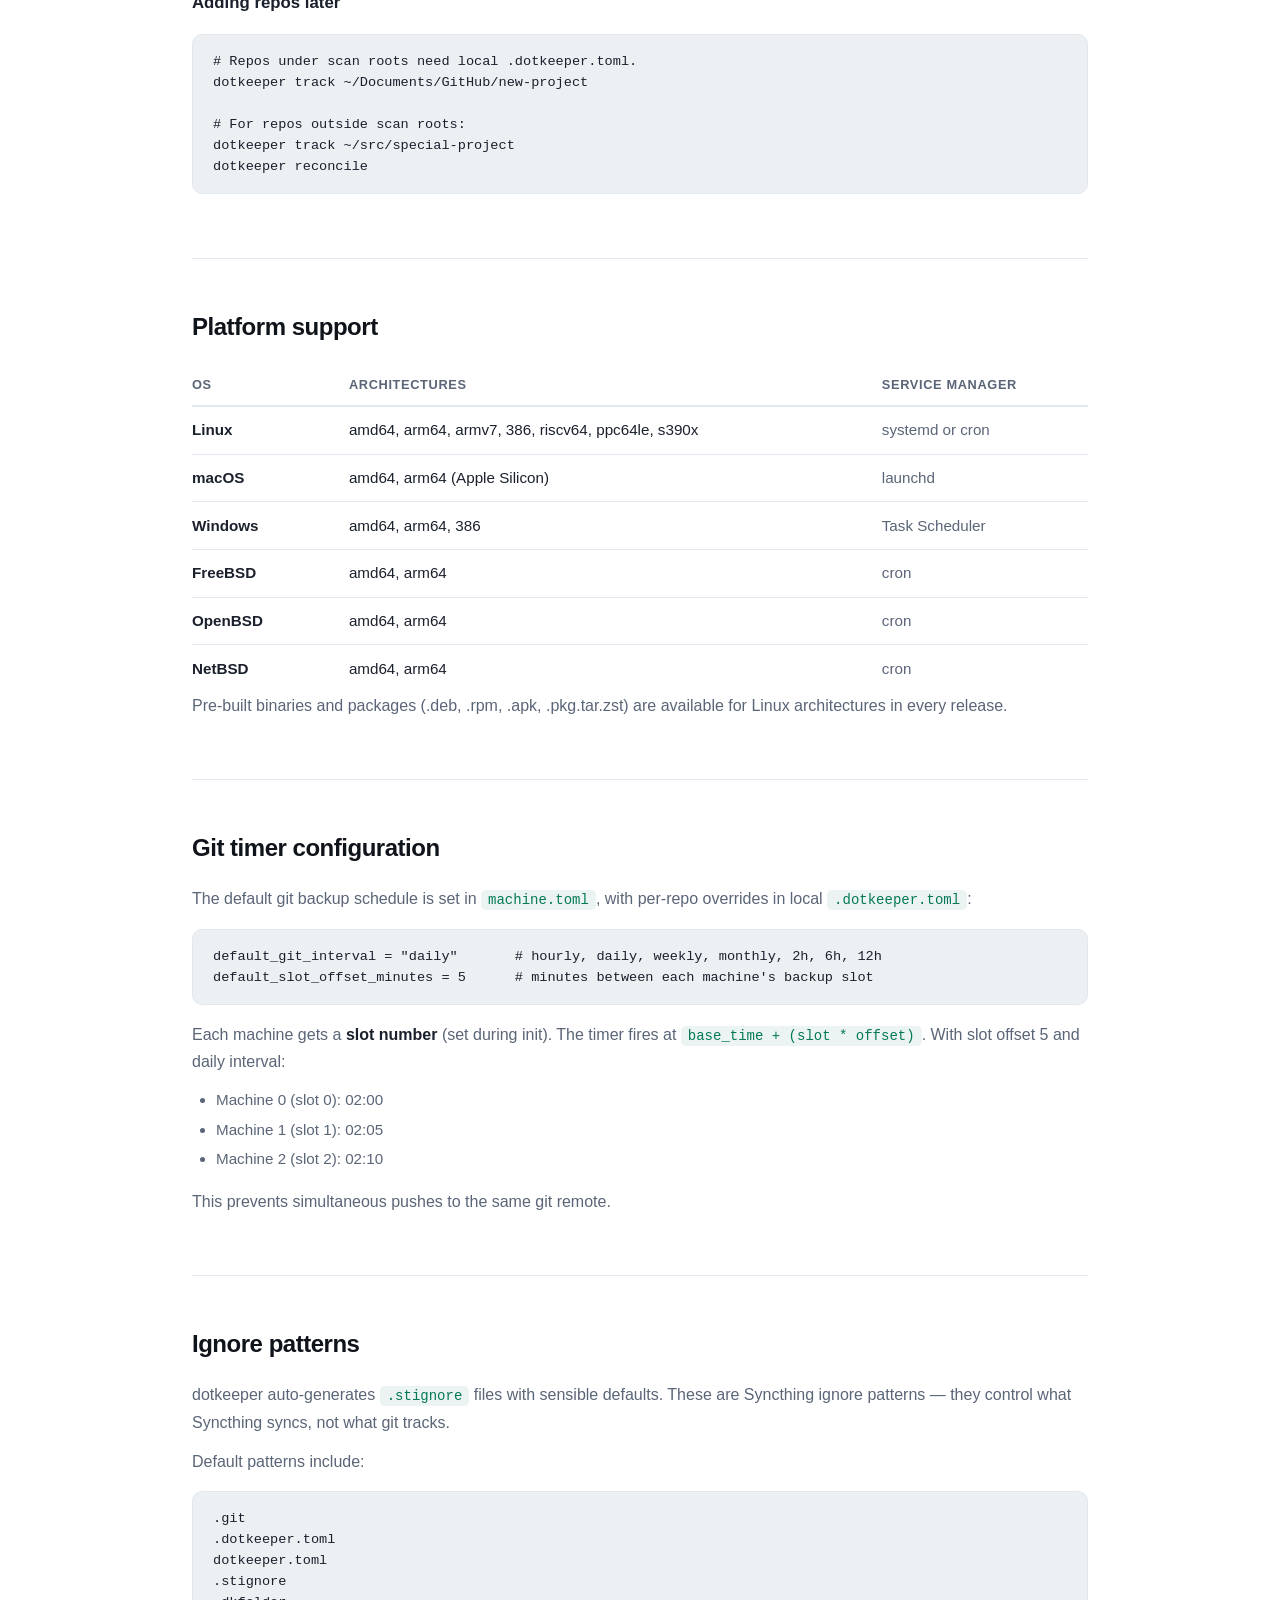
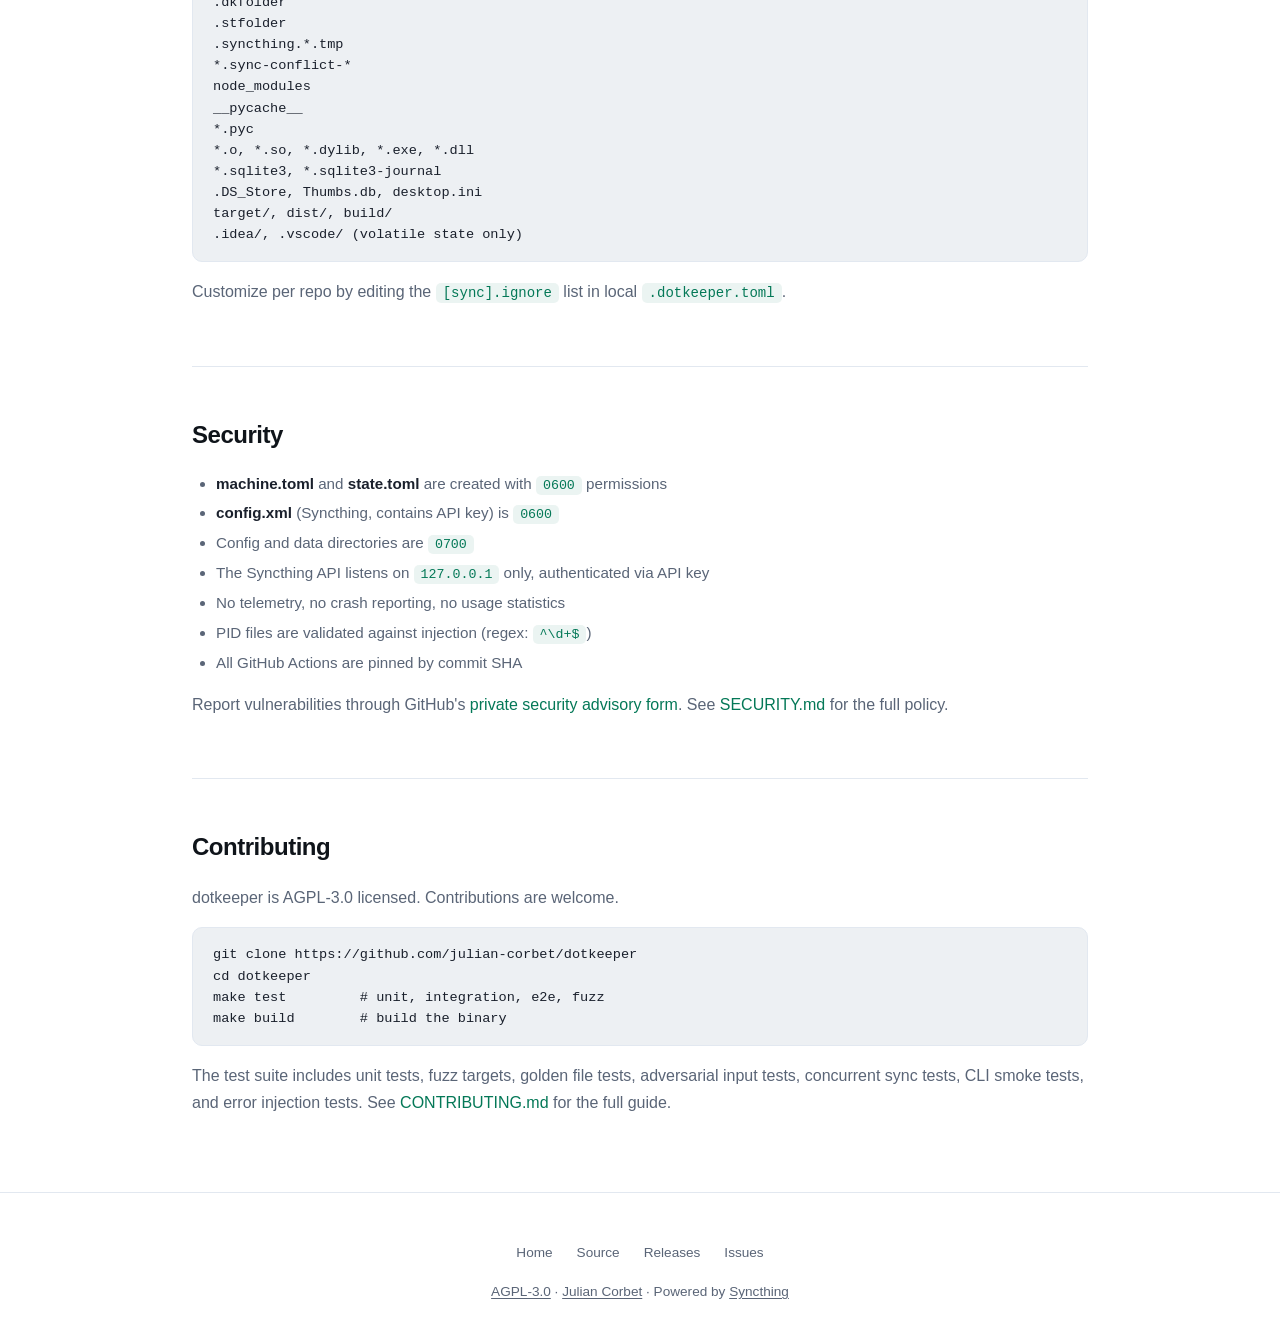
==== commit d4c0921e: "feat!: make repo metadata local-only Move per-repo config to .dotkeeper.toml, enforce Git/Syncthing " ====
--- a/site/docs.html
+++ b/site/docs.html
@@ -7,8 +7,19 @@
   <meta name="description" content="dotkeeper documentation: architecture, commands, configuration, platform support, and comparison to alternatives.">
   <meta name="theme-color" content="#0b1120" media="(prefers-color-scheme: dark)">
   <meta name="theme-color" content="#ffffff" media="(prefers-color-scheme: light)">
-  <link rel="canonical" href="https://dotkeeper.corbet.ch/docs.html">
-  <link rel="icon" href="data:image/svg+xml,<svg xmlns='http://www.w3.org/2000/svg' viewBox='0 0 100 100'><text y='.9em' font-size='90'>&#128256;</text></svg>">
+  <link rel="canonical" href="https://dotkeeper.corbet.ch/docs">
+  <meta property="og:title" content="dotkeeper documentation">
+  <meta property="og:description" content="dotkeeper documentation: architecture, commands, configuration, platform support, and comparison to alternatives.">
+  <meta property="og:type" content="website">
+  <meta property="og:url" content="https://dotkeeper.corbet.ch/docs">
+  <meta property="og:image" content="https://dotkeeper.corbet.ch/og-image.png">
+  <meta property="og:image:width" content="1200">
+  <meta property="og:image:height" content="630">
+  <meta property="og:image:alt" content="dotkeeper wordmark with a three-peer mesh symbol on a dark background">
+  <meta name="twitter:card" content="summary_large_image">
+  <meta name="twitter:image" content="https://dotkeeper.corbet.ch/og-image.png">
+  <link rel="icon" type="image/svg+xml" href="/favicon.svg">
+  <link rel="alternate icon" type="image/x-icon" href="/favicon.ico">
   <link rel="stylesheet" href="style.css">
 </head>
 <body>
@@ -75,7 +86,7 @@
     <tbody>
       <tr><td><code>machine.toml</code></td><td><code>~/.config/dotkeeper/</code></td><td>Declarative local config: name, slot, peers, defaults, scan roots</td><td>Never</td></tr>
       <tr><td><code>state.toml</code></td><td><code>~/.local/state/dotkeeper/</code></td><td>Tool-owned runtime state: Syncthing identity cache, learned peers, tracked overrides</td><td>Never</td></tr>
-      <tr><td><code>dotkeeper.toml</code></td><td>Each managed repo</td><td>Per-repo desired state</td><td>Via git</td></tr>
+      <tr><td><code>.dotkeeper.toml</code></td><td>Each local managed repo copy</td><td>Per-repo desired state</td><td>Never</td></tr>
     </tbody>
   </table>
 </div>
@@ -97,7 +108,7 @@
   <table>
     <tbody>
       <tr><td><code>dotkeeper reconcile</code></td><td>Run one reconcile pass and apply the plan.</td></tr>
-      <tr><td><code>dotkeeper track &lt;path&gt;</code></td><td>Bootstrap <code>dotkeeper.toml</code> and register a git repo outside any scan root.</td></tr>
+      <tr><td><code>dotkeeper track &lt;path&gt;</code></td><td>Bootstrap local <code>.dotkeeper.toml</code>, write local excludes, and register a git repo.</td></tr>
       <tr><td><code>dotkeeper untrack &lt;path&gt;</code></td><td>Remove an out-of-root tracked override.</td></tr>
     </tbody>
   </table>
@@ -129,8 +140,8 @@
   <p>Each machine keeps its own <code>machine.toml</code>. Home Manager, a flake activation script, or your own bootstrap script can generate it.</p>
 
   <h3>Adding repos later</h3>
-  <pre><code># Repos under scan roots only need a committed dotkeeper.toml.
-cp dotkeeper.toml.example ~/Documents/GitHub/new-project/dotkeeper.toml
+  <pre><code># Repos under scan roots need local .dotkeeper.toml.
+dotkeeper track ~/Documents/GitHub/new-project
 
 # For repos outside scan roots:
 dotkeeper track ~/src/special-project
@@ -157,7 +168,7 @@
 <!-- GIT TIMER -->
 <div class="docs-section">
   <h2>Git timer configuration</h2>
-  <p>The default git backup schedule is set in <code>machine.toml</code>, with per-repo overrides in <code>dotkeeper.toml</code>:</p>
+  <p>The default git backup schedule is set in <code>machine.toml</code>, with per-repo overrides in local <code>.dotkeeper.toml</code>:</p>
   <pre><code>default_git_interval = "daily"       # hourly, daily, weekly, monthly, 2h, 6h, 12h
 default_slot_offset_minutes = 5      # minutes between each machine's backup slot</code></pre>
   <p>Each machine gets a <strong>slot number</strong> (set during init). The timer fires at <code>base_time + (slot * offset)</code>. With slot offset 5 and daily interval:</p>
@@ -174,7 +185,13 @@
   <h2>Ignore patterns</h2>
   <p>dotkeeper auto-generates <code>.stignore</code> files with sensible defaults. These are Syncthing ignore patterns &mdash; they control what Syncthing syncs, not what git tracks.</p>
   <p>Default patterns include:</p>
-  <pre><code>.git
+<pre><code>.git
+.dotkeeper.toml
+dotkeeper.toml
+.stignore
+.dkfolder
+.stfolder
+.syncthing.*.tmp
 *.sync-conflict-*
 node_modules
 __pycache__
@@ -184,7 +201,7 @@
 .DS_Store, Thumbs.db, desktop.ini
 target/, dist/, build/
 .idea/, .vscode/ (volatile state only)</code></pre>
-  <p>Customize per repo by editing the <code>[sync].ignore</code> list in <code>dotkeeper.toml</code>.</p>
+  <p>Customize per repo by editing the <code>[sync].ignore</code> list in local <code>.dotkeeper.toml</code>.</p>
 </div>
 
 <!-- SECURITY -->
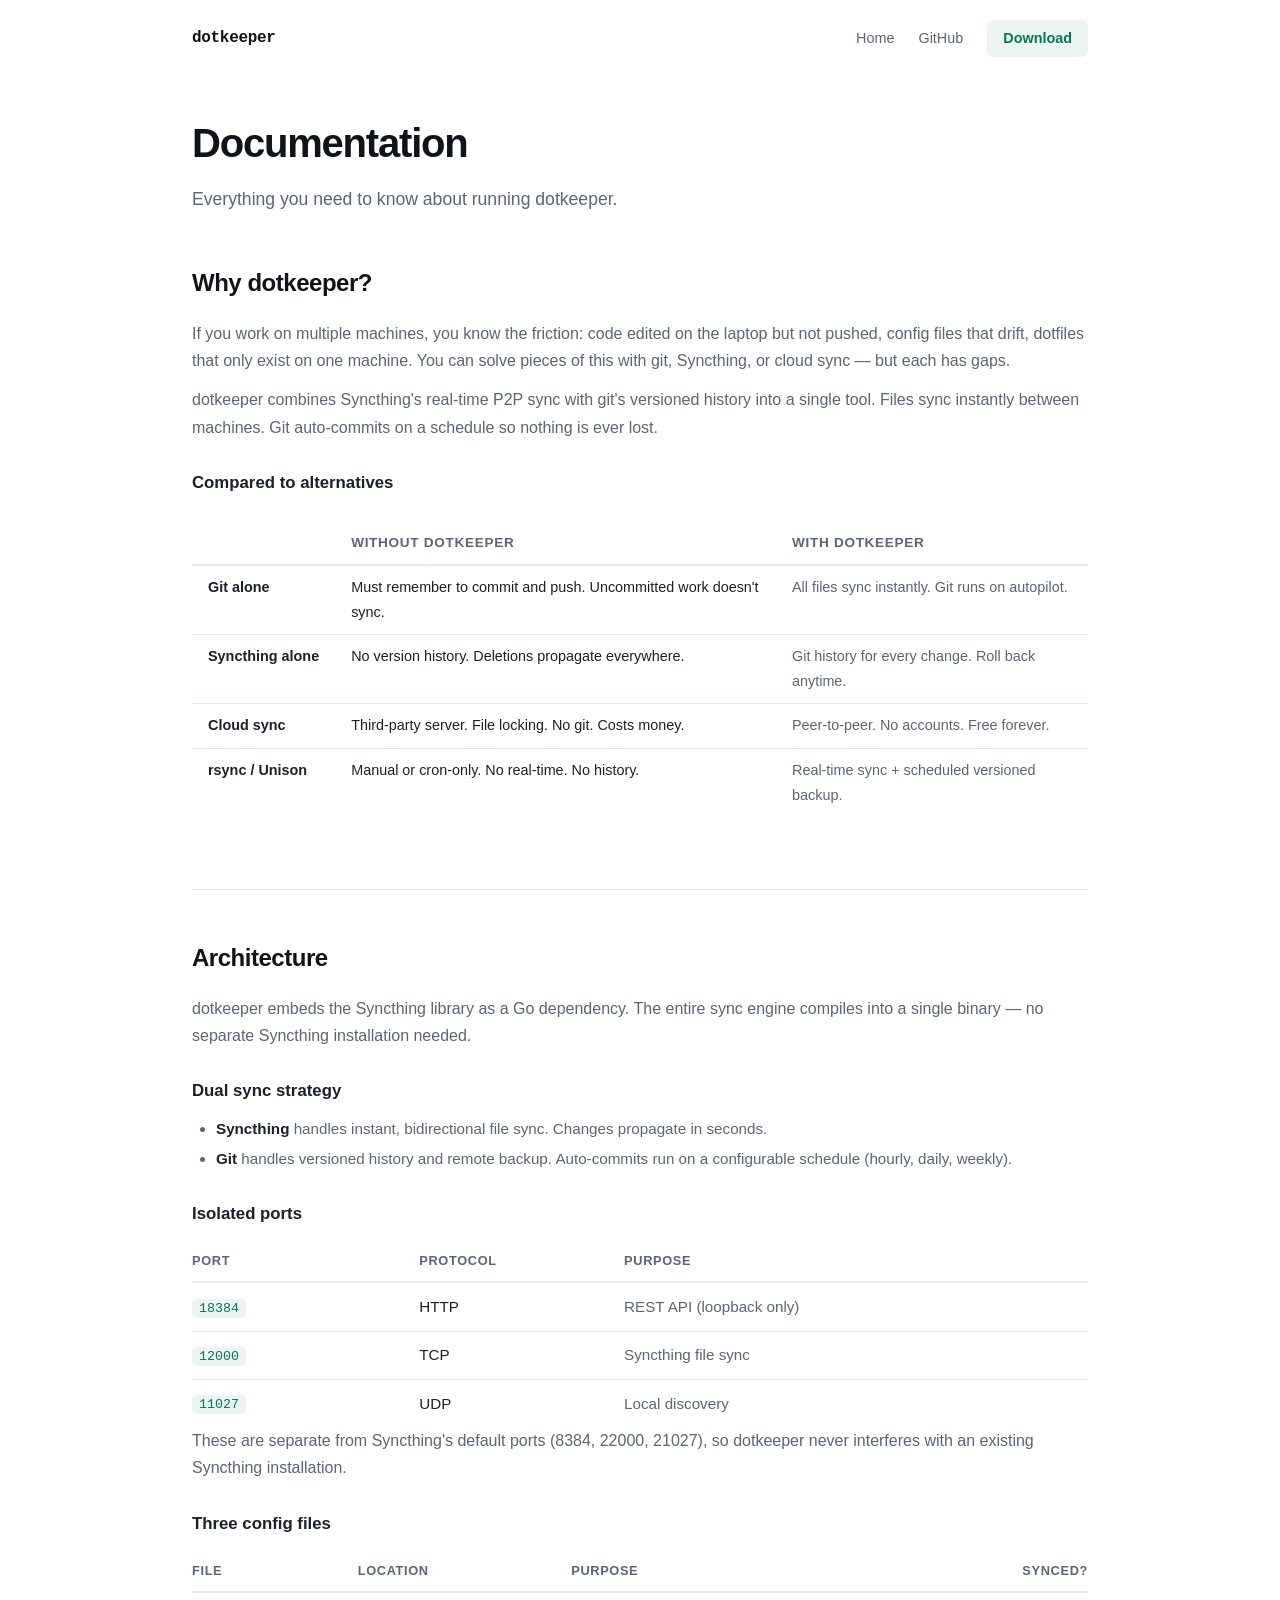
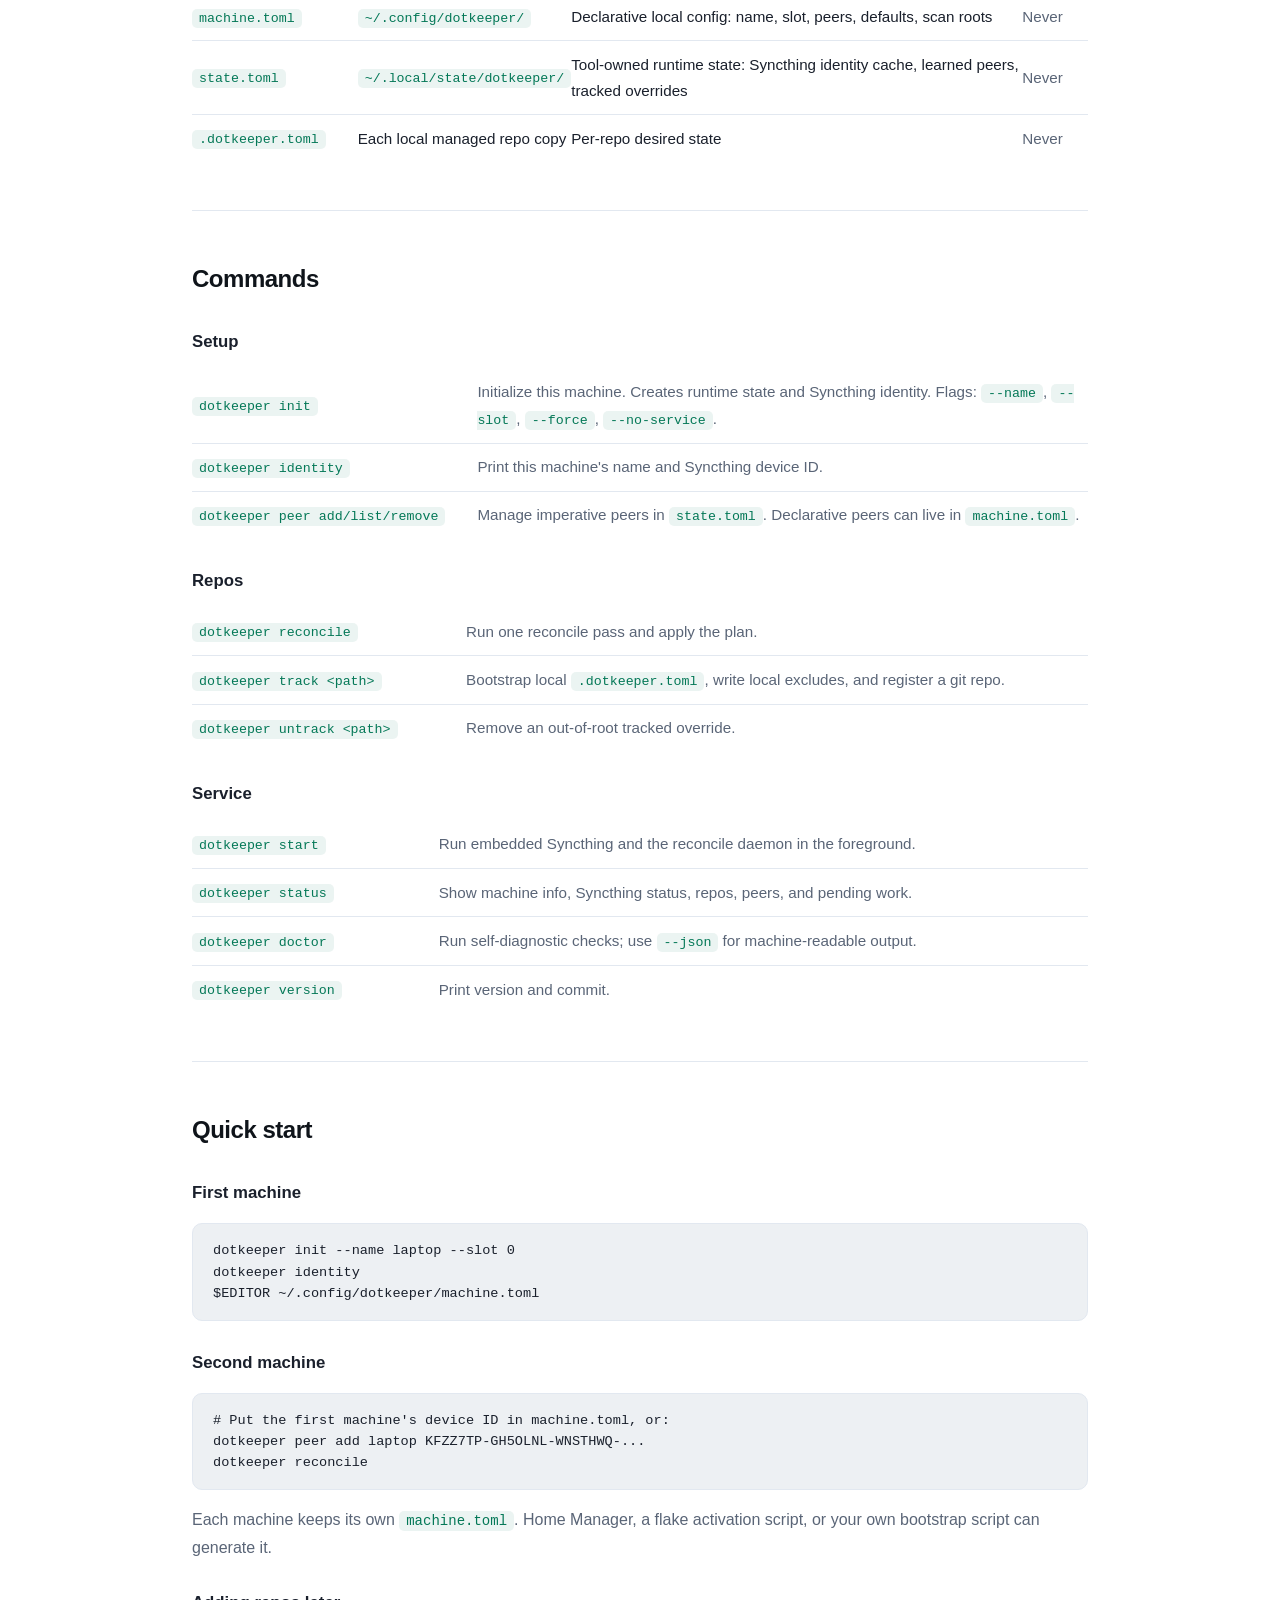
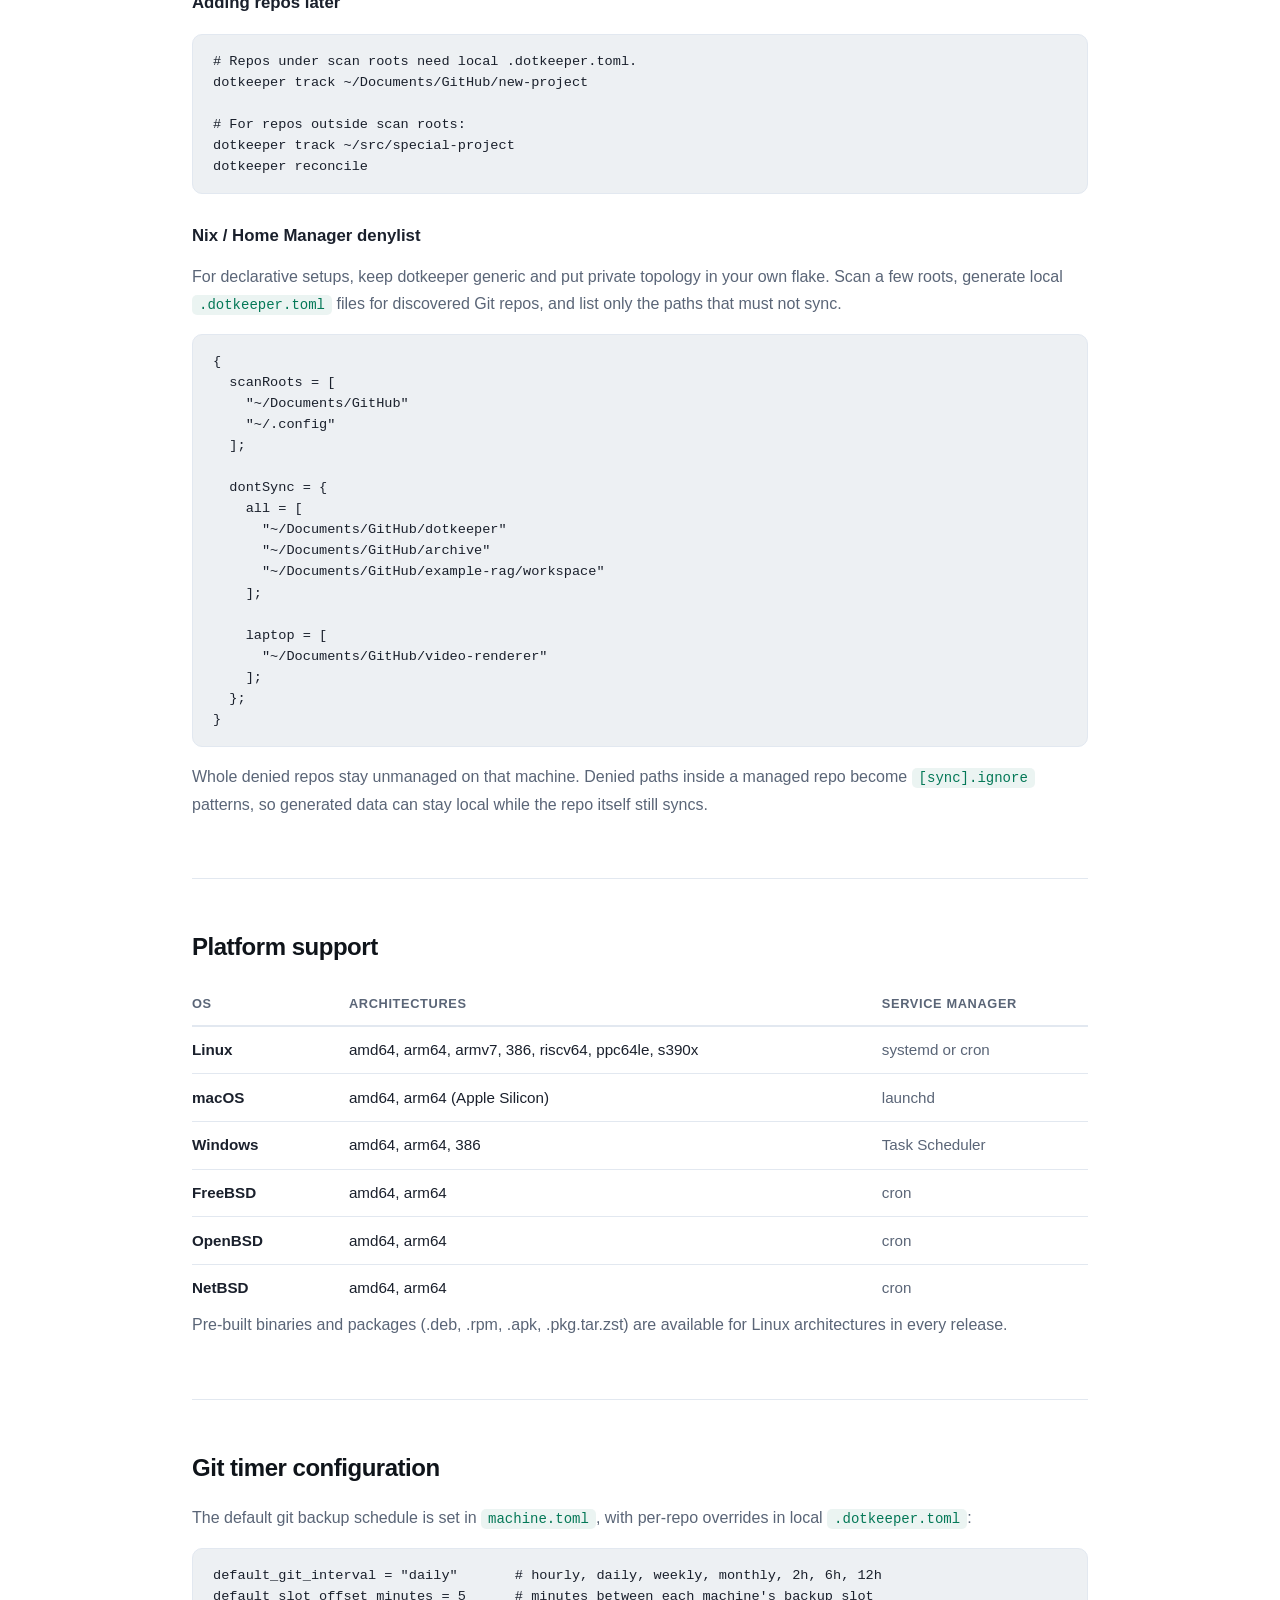
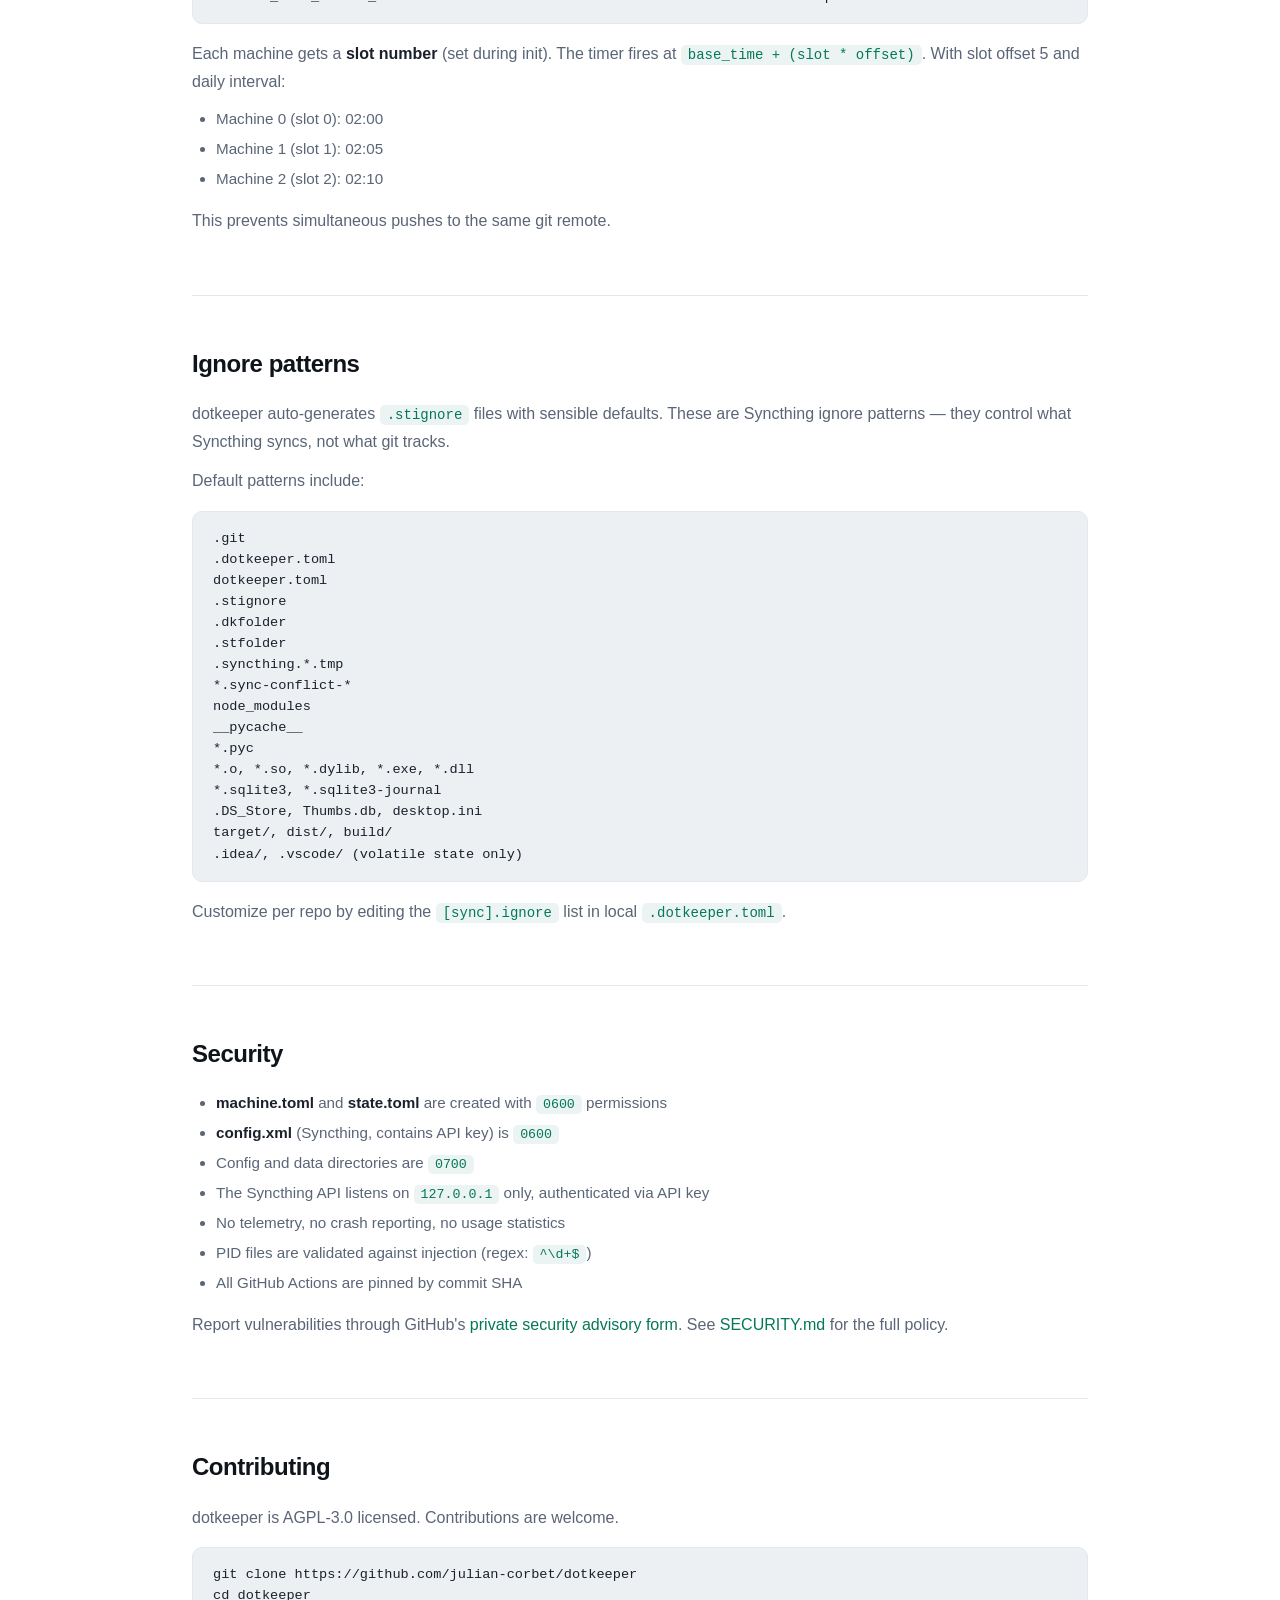
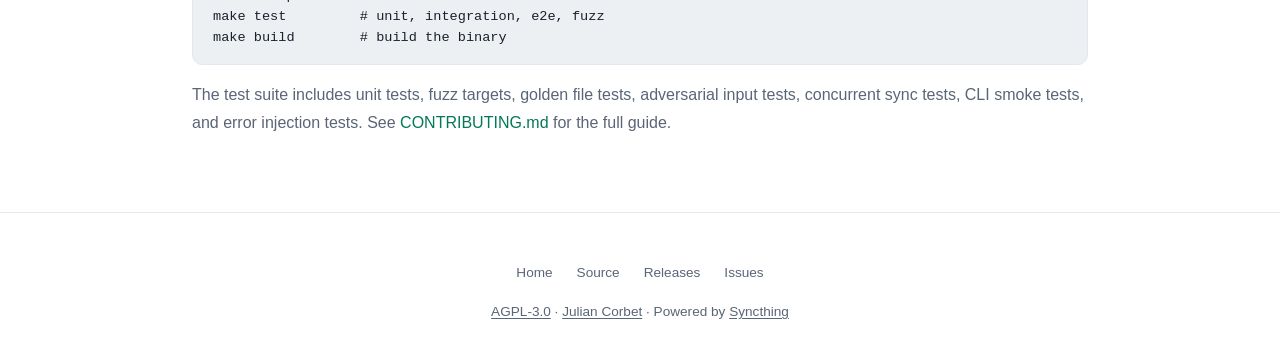
==== commit 4eb1cb8d: "docs: show denylist-first nix topology" ====
--- a/site/docs.html
+++ b/site/docs.html
@@ -146,6 +146,28 @@
 # For repos outside scan roots:
 dotkeeper track ~/src/special-project
 dotkeeper reconcile</code></pre>
+
+  <h3>Nix / Home Manager denylist</h3>
+  <p>For declarative setups, keep dotkeeper generic and put private topology in your own flake. Scan a few roots, generate local <code>.dotkeeper.toml</code> files for discovered Git repos, and list only the paths that must not sync.</p>
+  <pre><code>{
+  scanRoots = [
+    "~/Documents/GitHub"
+    "~/.config"
+  ];
+
+  dontSync = {
+    all = [
+      "~/Documents/GitHub/dotkeeper"
+      "~/Documents/GitHub/archive"
+      "~/Documents/GitHub/example-rag/workspace"
+    ];
+
+    laptop = [
+      "~/Documents/GitHub/video-renderer"
+    ];
+  };
+}</code></pre>
+  <p>Whole denied repos stay unmanaged on that machine. Denied paths inside a managed repo become <code>[sync].ignore</code> patterns, so generated data can stay local while the repo itself still syncs.</p>
 </div>
 
 <!-- PLATFORMS -->
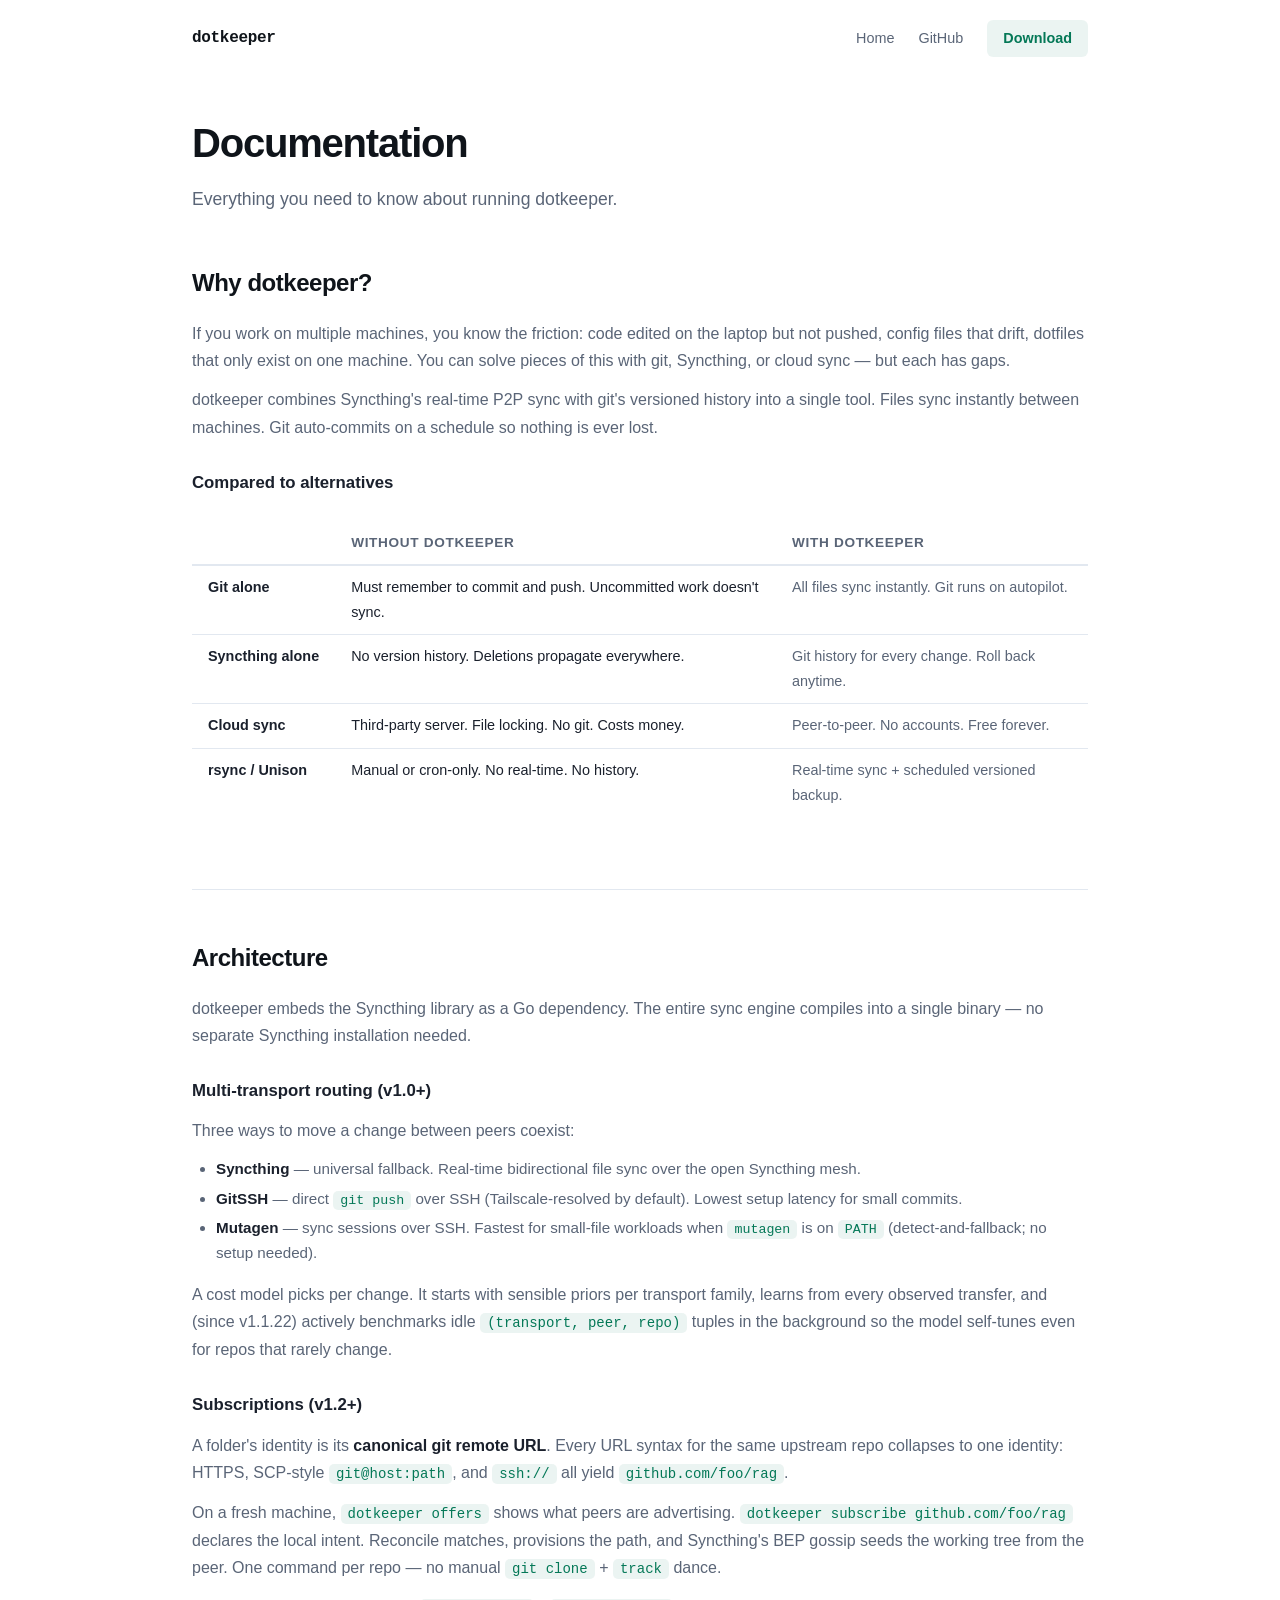
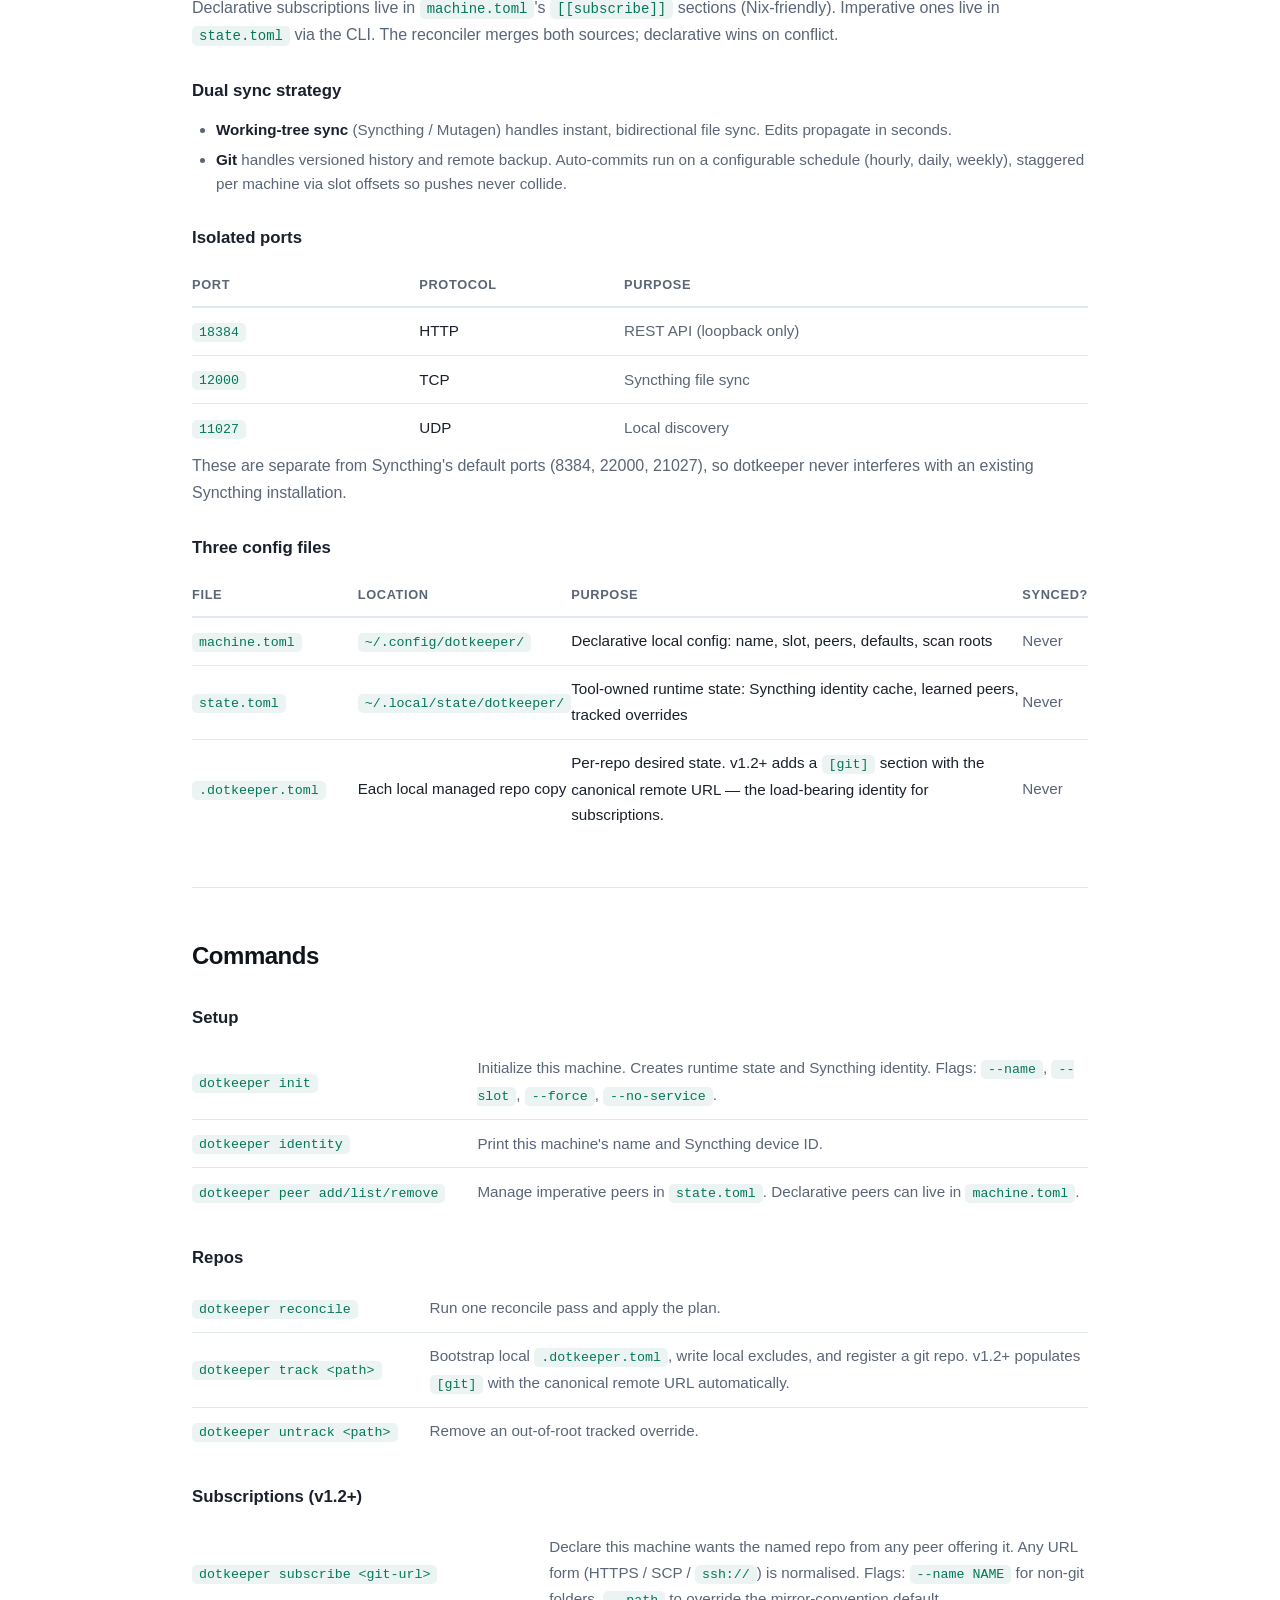
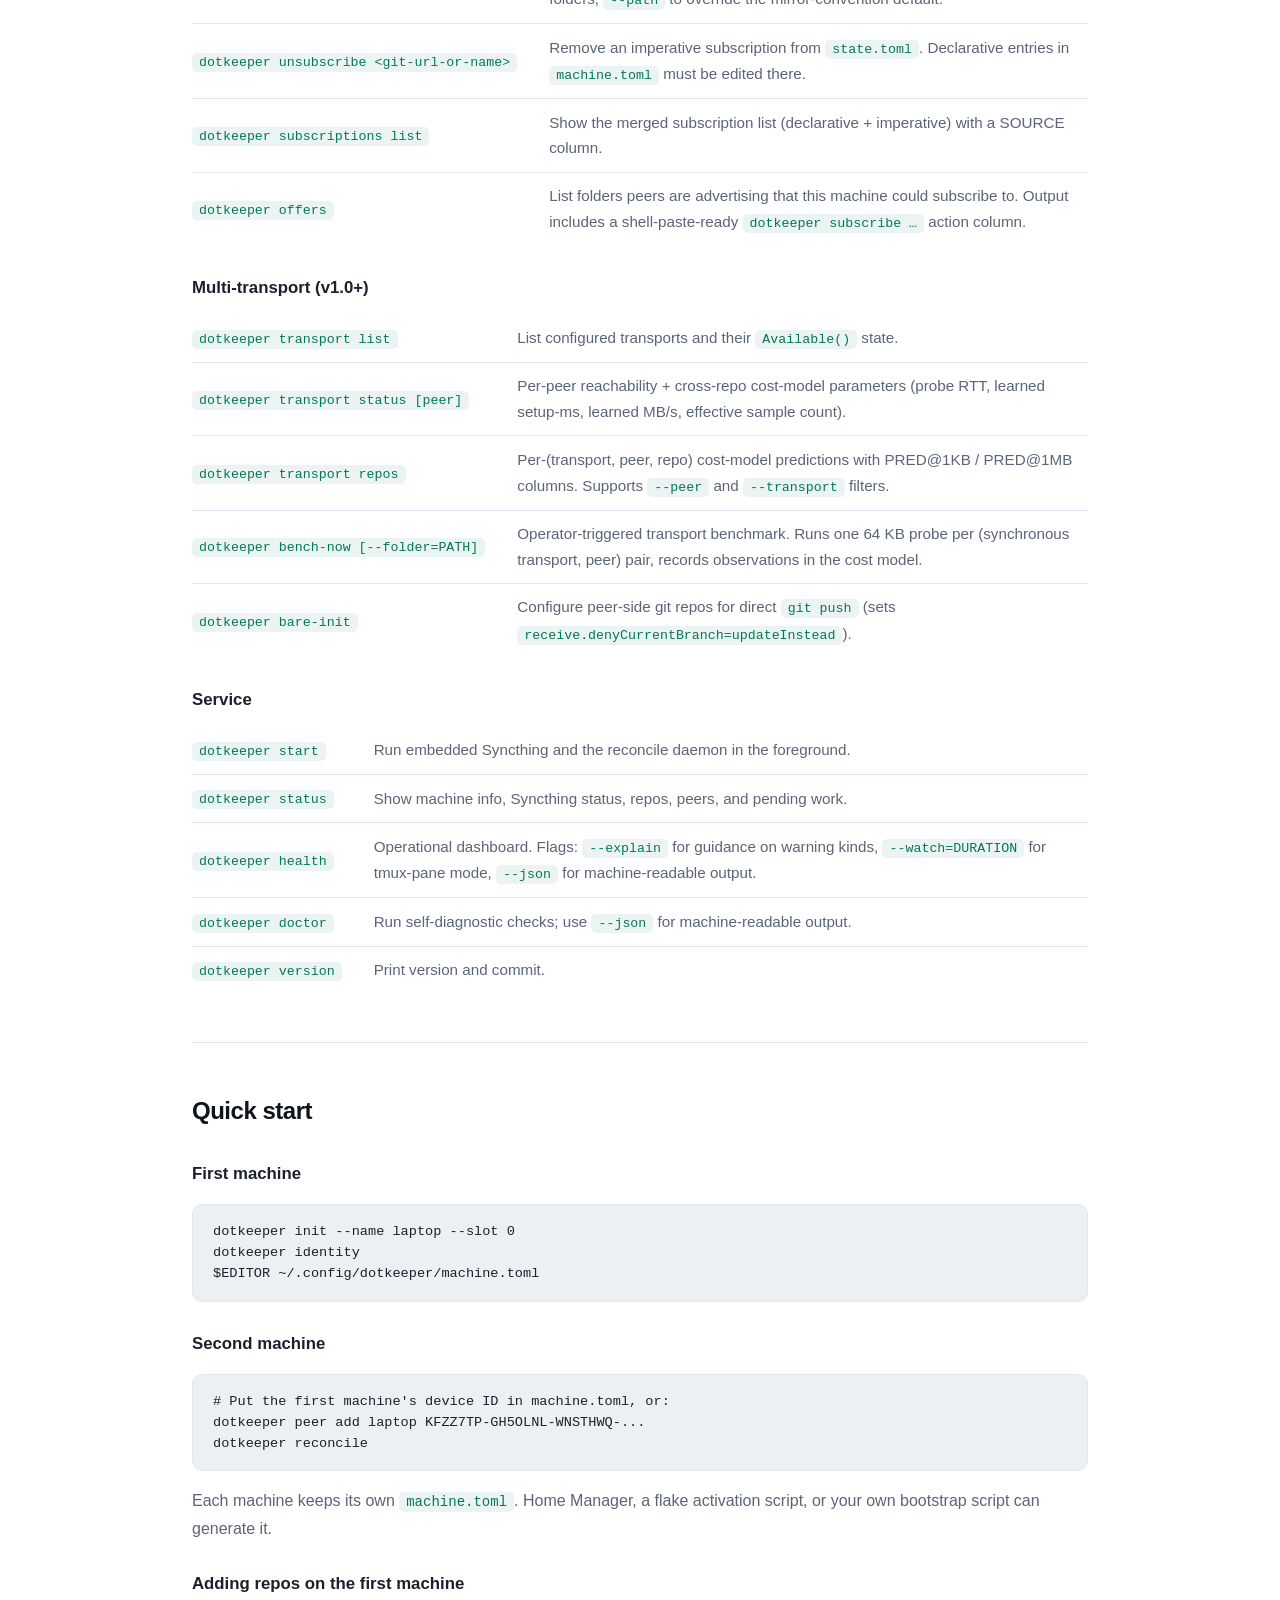
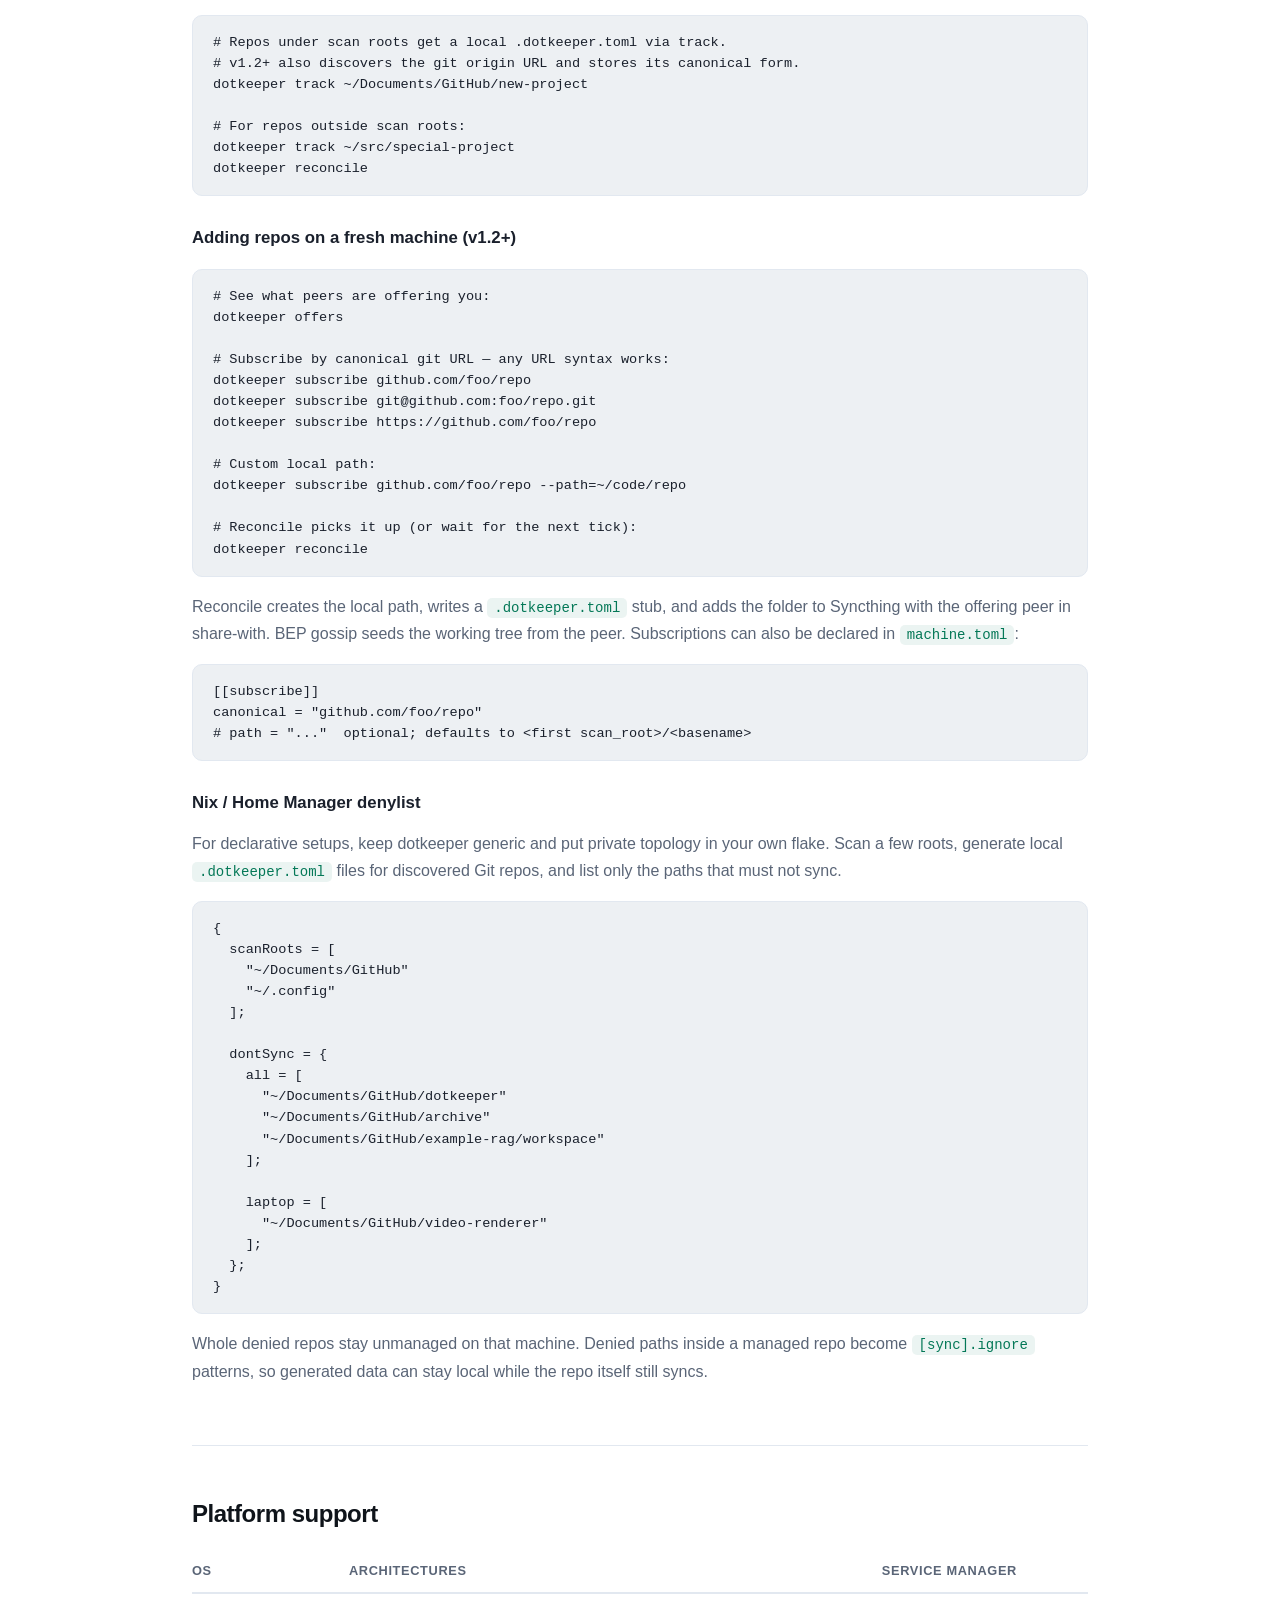
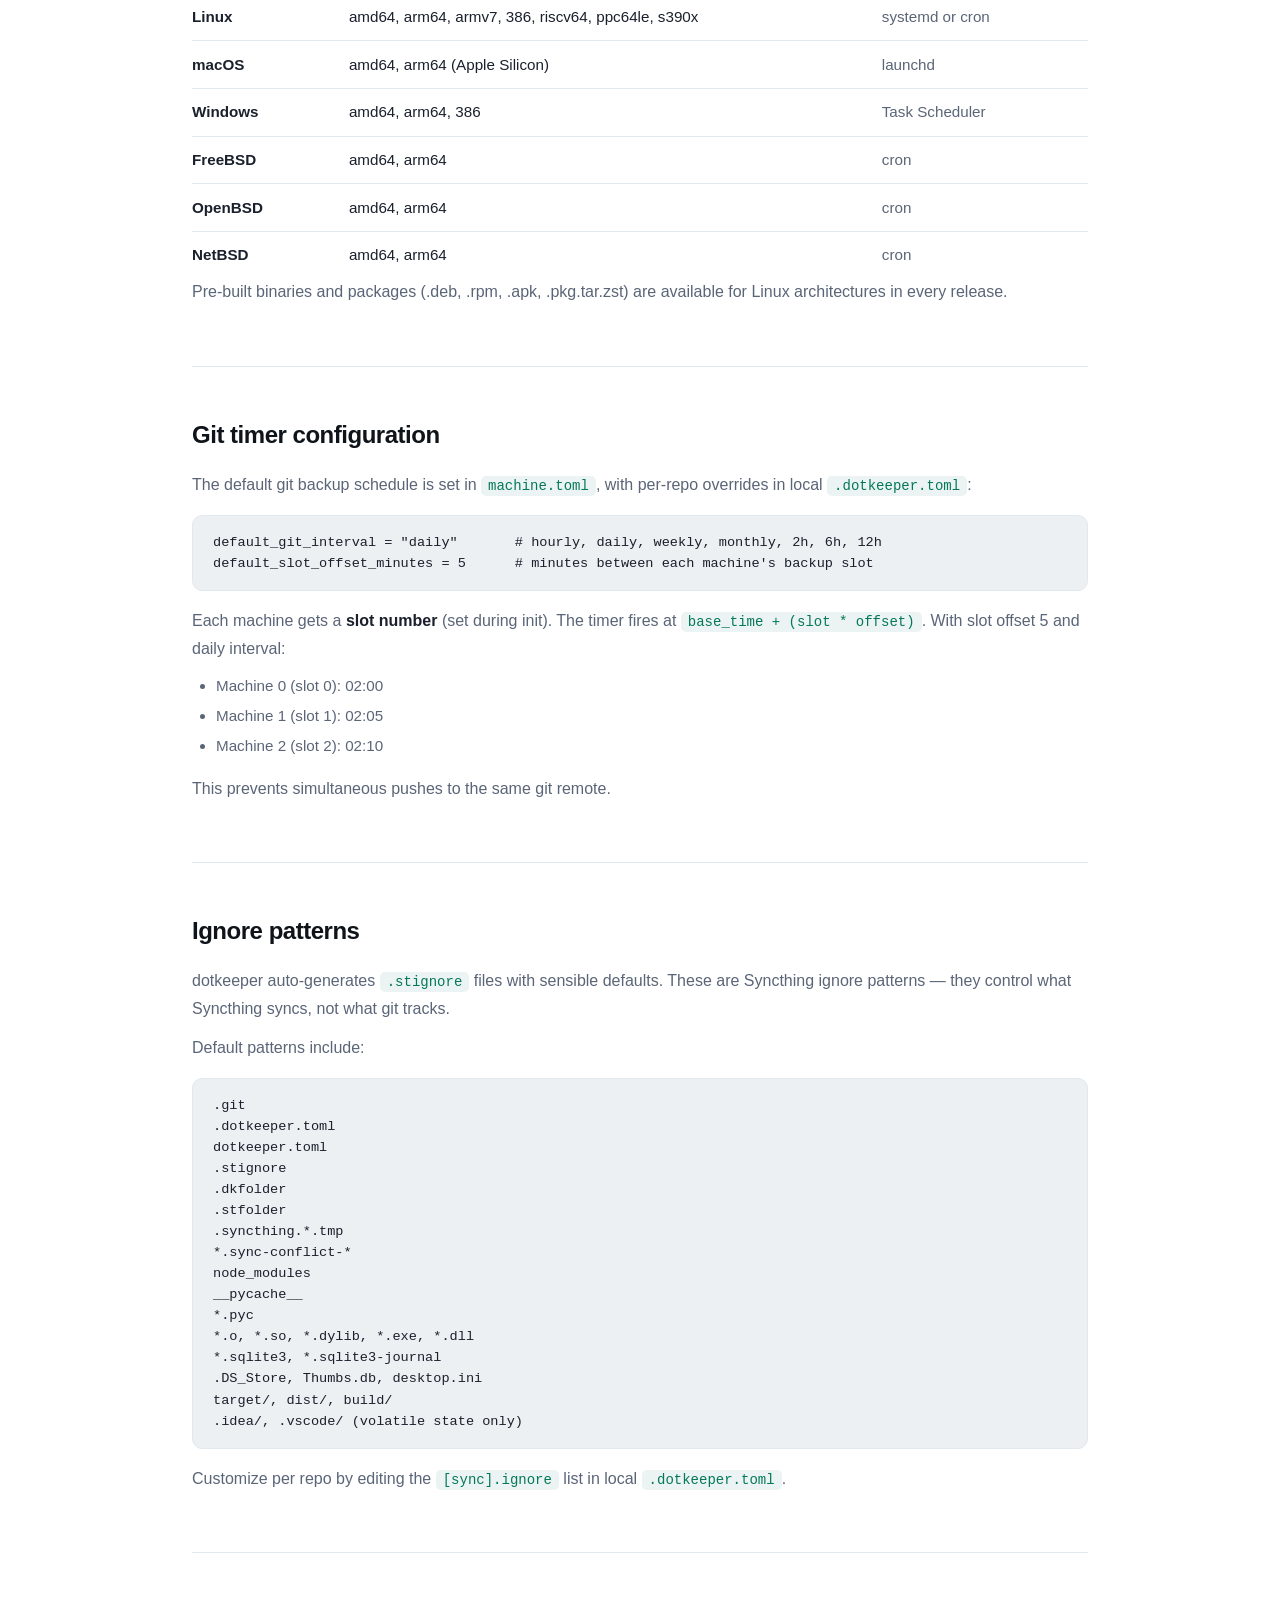
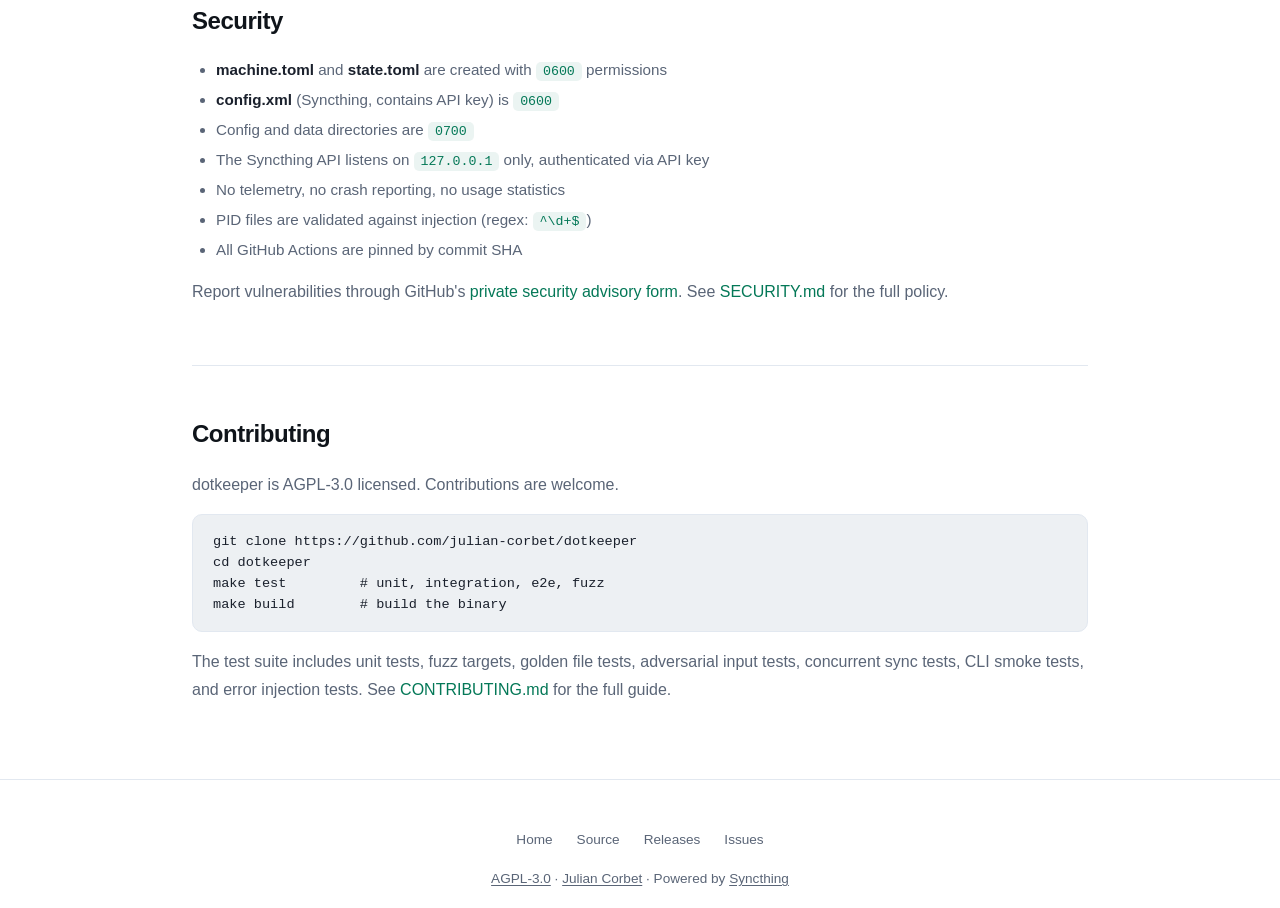
==== commit 42990187: "docs: refresh README + site for v1.2 (subscriptions + offers) README: - 'How it works' adds the decl" ====
--- a/site/docs.html
+++ b/site/docs.html
@@ -63,10 +63,24 @@
   <h2>Architecture</h2>
   <p>dotkeeper embeds the Syncthing library as a Go dependency. The entire sync engine compiles into a single binary &mdash; no separate Syncthing installation needed.</p>
 
+  <h3>Multi-transport routing (v1.0+)</h3>
+  <p>Three ways to move a change between peers coexist:</p>
+  <ul>
+    <li><strong>Syncthing</strong> — universal fallback. Real-time bidirectional file sync over the open Syncthing mesh.</li>
+    <li><strong>GitSSH</strong> — direct <code>git push</code> over SSH (Tailscale-resolved by default). Lowest setup latency for small commits.</li>
+    <li><strong>Mutagen</strong> — sync sessions over SSH. Fastest for small-file workloads when <code>mutagen</code> is on <code>PATH</code> (detect-and-fallback; no setup needed).</li>
+  </ul>
+  <p>A cost model picks per change. It starts with sensible priors per transport family, learns from every observed transfer, and (since v1.1.22) actively benchmarks idle <code>(transport, peer, repo)</code> tuples in the background so the model self-tunes even for repos that rarely change.</p>
+
+  <h3>Subscriptions (v1.2+)</h3>
+  <p>A folder's identity is its <strong>canonical git remote URL</strong>. Every URL syntax for the same upstream repo collapses to one identity: HTTPS, SCP-style <code>git@host:path</code>, and <code>ssh://</code> all yield <code>github.com/foo/rag</code>.</p>
+  <p>On a fresh machine, <code>dotkeeper offers</code> shows what peers are advertising. <code>dotkeeper subscribe github.com/foo/rag</code> declares the local intent. Reconcile matches, provisions the path, and Syncthing's BEP gossip seeds the working tree from the peer. One command per repo &mdash; no manual <code>git clone</code> + <code>track</code> dance.</p>
+  <p>Declarative subscriptions live in <code>machine.toml</code>'s <code>[[subscribe]]</code> sections (Nix-friendly). Imperative ones live in <code>state.toml</code> via the CLI. The reconciler merges both sources; declarative wins on conflict.</p>
+
   <h3>Dual sync strategy</h3>
   <ul>
-    <li><strong>Syncthing</strong> handles instant, bidirectional file sync. Changes propagate in seconds.</li>
-    <li><strong>Git</strong> handles versioned history and remote backup. Auto-commits run on a configurable schedule (hourly, daily, weekly).</li>
+    <li><strong>Working-tree sync</strong> (Syncthing / Mutagen) handles instant, bidirectional file sync. Edits propagate in seconds.</li>
+    <li><strong>Git</strong> handles versioned history and remote backup. Auto-commits run on a configurable schedule (hourly, daily, weekly), staggered per machine via slot offsets so pushes never collide.</li>
   </ul>
 
   <h3>Isolated ports</h3>
@@ -86,7 +100,7 @@
     <tbody>
       <tr><td><code>machine.toml</code></td><td><code>~/.config/dotkeeper/</code></td><td>Declarative local config: name, slot, peers, defaults, scan roots</td><td>Never</td></tr>
       <tr><td><code>state.toml</code></td><td><code>~/.local/state/dotkeeper/</code></td><td>Tool-owned runtime state: Syncthing identity cache, learned peers, tracked overrides</td><td>Never</td></tr>
-      <tr><td><code>.dotkeeper.toml</code></td><td>Each local managed repo copy</td><td>Per-repo desired state</td><td>Never</td></tr>
+      <tr><td><code>.dotkeeper.toml</code></td><td>Each local managed repo copy</td><td>Per-repo desired state. v1.2+ adds a <code>[git]</code> section with the canonical remote URL — the load-bearing identity for subscriptions.</td><td>Never</td></tr>
     </tbody>
   </table>
 </div>
@@ -108,8 +122,29 @@
   <table>
     <tbody>
       <tr><td><code>dotkeeper reconcile</code></td><td>Run one reconcile pass and apply the plan.</td></tr>
-      <tr><td><code>dotkeeper track &lt;path&gt;</code></td><td>Bootstrap local <code>.dotkeeper.toml</code>, write local excludes, and register a git repo.</td></tr>
+      <tr><td><code>dotkeeper track &lt;path&gt;</code></td><td>Bootstrap local <code>.dotkeeper.toml</code>, write local excludes, and register a git repo. v1.2+ populates <code>[git]</code> with the canonical remote URL automatically.</td></tr>
       <tr><td><code>dotkeeper untrack &lt;path&gt;</code></td><td>Remove an out-of-root tracked override.</td></tr>
+    </tbody>
+  </table>
+
+  <h3>Subscriptions (v1.2+)</h3>
+  <table>
+    <tbody>
+      <tr><td><code>dotkeeper subscribe &lt;git-url&gt;</code></td><td>Declare this machine wants the named repo from any peer offering it. Any URL form (HTTPS / SCP / <code>ssh://</code>) is normalised. Flags: <code>--name NAME</code> for non-git folders, <code>--path</code> to override the mirror-convention default.</td></tr>
+      <tr><td><code>dotkeeper unsubscribe &lt;git-url-or-name&gt;</code></td><td>Remove an imperative subscription from <code>state.toml</code>. Declarative entries in <code>machine.toml</code> must be edited there.</td></tr>
+      <tr><td><code>dotkeeper subscriptions list</code></td><td>Show the merged subscription list (declarative + imperative) with a SOURCE column.</td></tr>
+      <tr><td><code>dotkeeper offers</code></td><td>List folders peers are advertising that this machine could subscribe to. Output includes a shell-paste-ready <code>dotkeeper subscribe …</code> action column.</td></tr>
+    </tbody>
+  </table>
+
+  <h3>Multi-transport (v1.0+)</h3>
+  <table>
+    <tbody>
+      <tr><td><code>dotkeeper transport list</code></td><td>List configured transports and their <code>Available()</code> state.</td></tr>
+      <tr><td><code>dotkeeper transport status [peer]</code></td><td>Per-peer reachability + cross-repo cost-model parameters (probe RTT, learned setup-ms, learned MB/s, effective sample count).</td></tr>
+      <tr><td><code>dotkeeper transport repos</code></td><td>Per-(transport, peer, repo) cost-model predictions with PRED@1KB / PRED@1MB columns. Supports <code>--peer</code> and <code>--transport</code> filters.</td></tr>
+      <tr><td><code>dotkeeper bench-now [--folder=PATH]</code></td><td>Operator-triggered transport benchmark. Runs one 64 KB probe per (synchronous transport, peer) pair, records observations in the cost model.</td></tr>
+      <tr><td><code>dotkeeper bare-init</code></td><td>Configure peer-side git repos for direct <code>git push</code> (sets <code>receive.denyCurrentBranch=updateInstead</code>).</td></tr>
     </tbody>
   </table>
 
@@ -118,6 +153,7 @@
     <tbody>
       <tr><td><code>dotkeeper start</code></td><td>Run embedded Syncthing and the reconcile daemon in the foreground.</td></tr>
       <tr><td><code>dotkeeper status</code></td><td>Show machine info, Syncthing status, repos, peers, and pending work.</td></tr>
+      <tr><td><code>dotkeeper health</code></td><td>Operational dashboard. Flags: <code>--explain</code> for guidance on warning kinds, <code>--watch=DURATION</code> for tmux-pane mode, <code>--json</code> for machine-readable output.</td></tr>
       <tr><td><code>dotkeeper doctor</code></td><td>Run self-diagnostic checks; use <code>--json</code> for machine-readable output.</td></tr>
       <tr><td><code>dotkeeper version</code></td><td>Print version and commit.</td></tr>
     </tbody>
@@ -139,13 +175,33 @@
 dotkeeper reconcile</code></pre>
   <p>Each machine keeps its own <code>machine.toml</code>. Home Manager, a flake activation script, or your own bootstrap script can generate it.</p>
 
-  <h3>Adding repos later</h3>
-  <pre><code># Repos under scan roots need local .dotkeeper.toml.
+  <h3>Adding repos on the first machine</h3>
+  <pre><code># Repos under scan roots get a local .dotkeeper.toml via track.
+# v1.2+ also discovers the git origin URL and stores its canonical form.
 dotkeeper track ~/Documents/GitHub/new-project
 
 # For repos outside scan roots:
 dotkeeper track ~/src/special-project
 dotkeeper reconcile</code></pre>
+
+  <h3>Adding repos on a fresh machine (v1.2+)</h3>
+  <pre><code># See what peers are offering you:
+dotkeeper offers
+
+# Subscribe by canonical git URL — any URL syntax works:
+dotkeeper subscribe github.com/foo/repo
+dotkeeper subscribe git@github.com:foo/repo.git
+dotkeeper subscribe https://github.com/foo/repo
+
+# Custom local path:
+dotkeeper subscribe github.com/foo/repo --path=~/code/repo
+
+# Reconcile picks it up (or wait for the next tick):
+dotkeeper reconcile</code></pre>
+  <p>Reconcile creates the local path, writes a <code>.dotkeeper.toml</code> stub, and adds the folder to Syncthing with the offering peer in share-with. BEP gossip seeds the working tree from the peer. Subscriptions can also be declared in <code>machine.toml</code>:</p>
+  <pre><code>[[subscribe]]
+canonical = "github.com/foo/repo"
+# path = "..."  optional; defaults to &lt;first scan_root&gt;/&lt;basename&gt;</code></pre>
 
   <h3>Nix / Home Manager denylist</h3>
   <p>For declarative setups, keep dotkeeper generic and put private topology in your own flake. Scan a few roots, generate local <code>.dotkeeper.toml</code> files for discovered Git repos, and list only the paths that must not sync.</p>
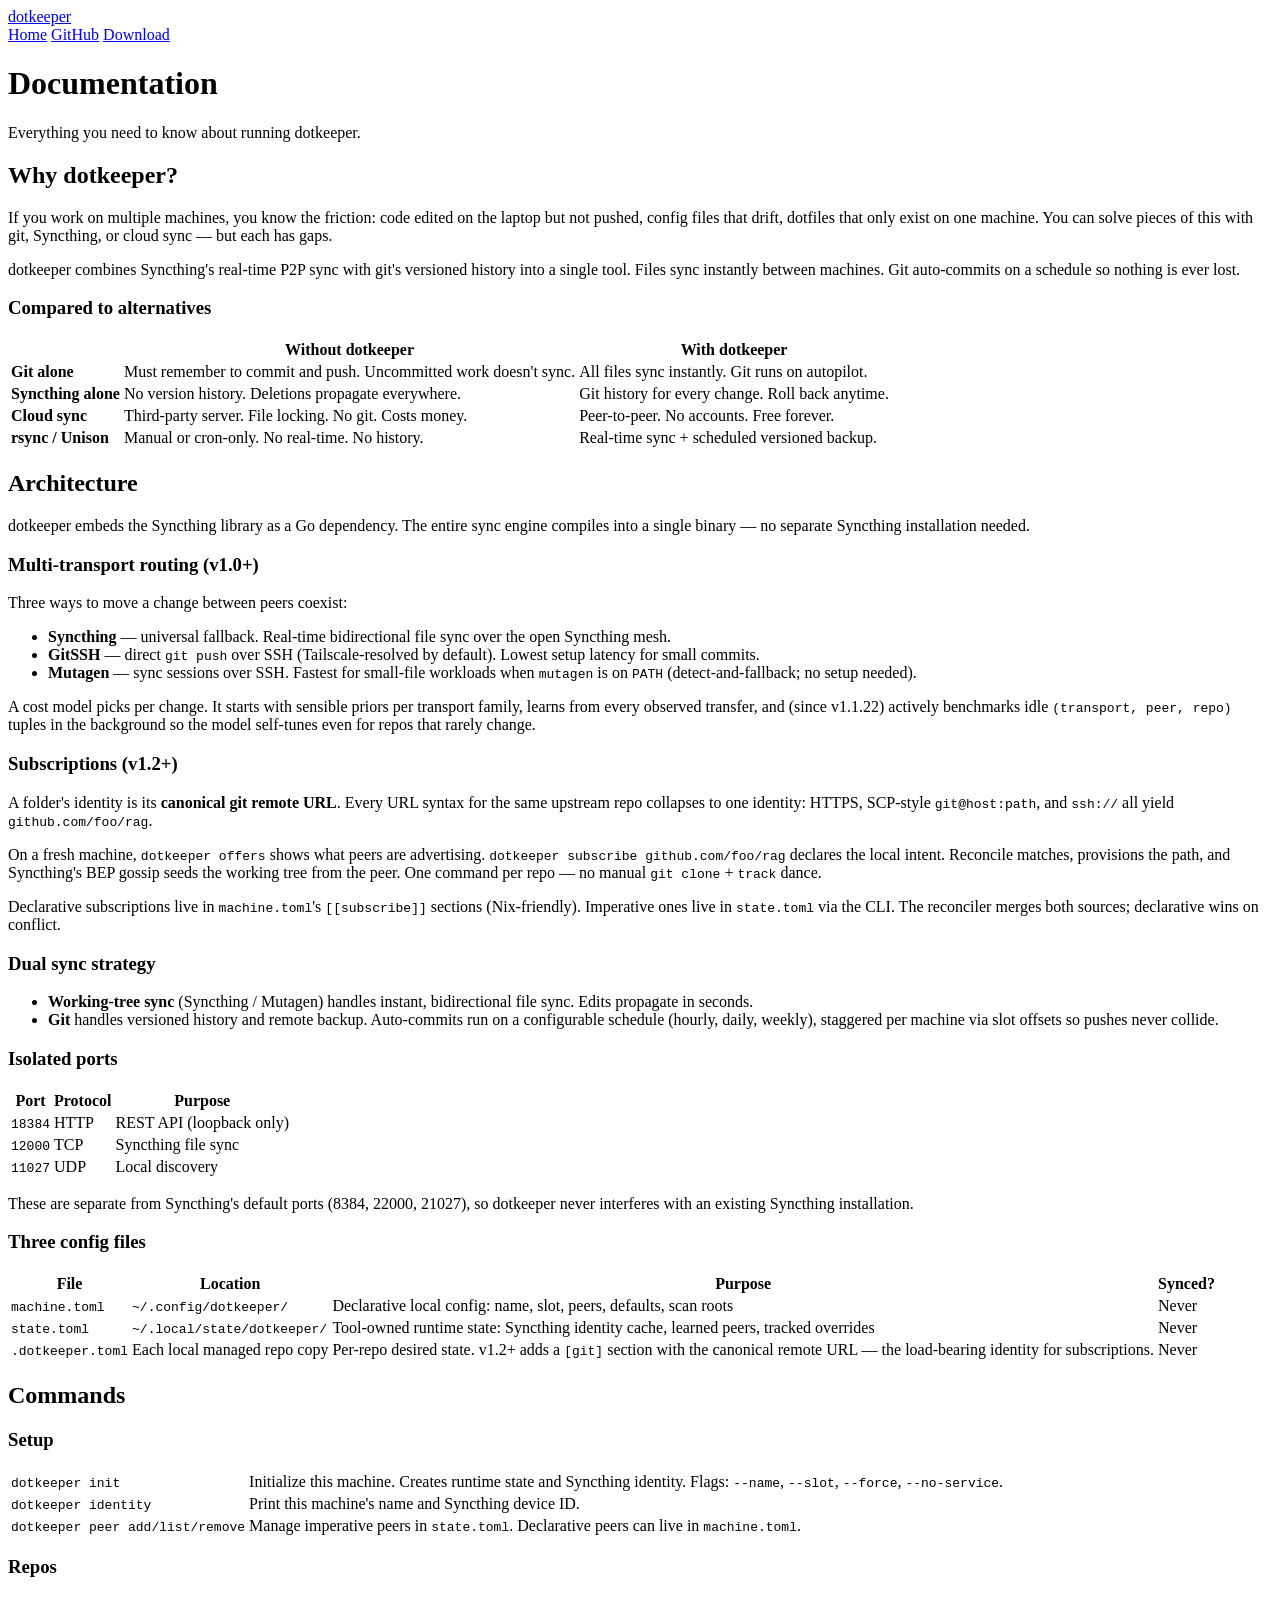
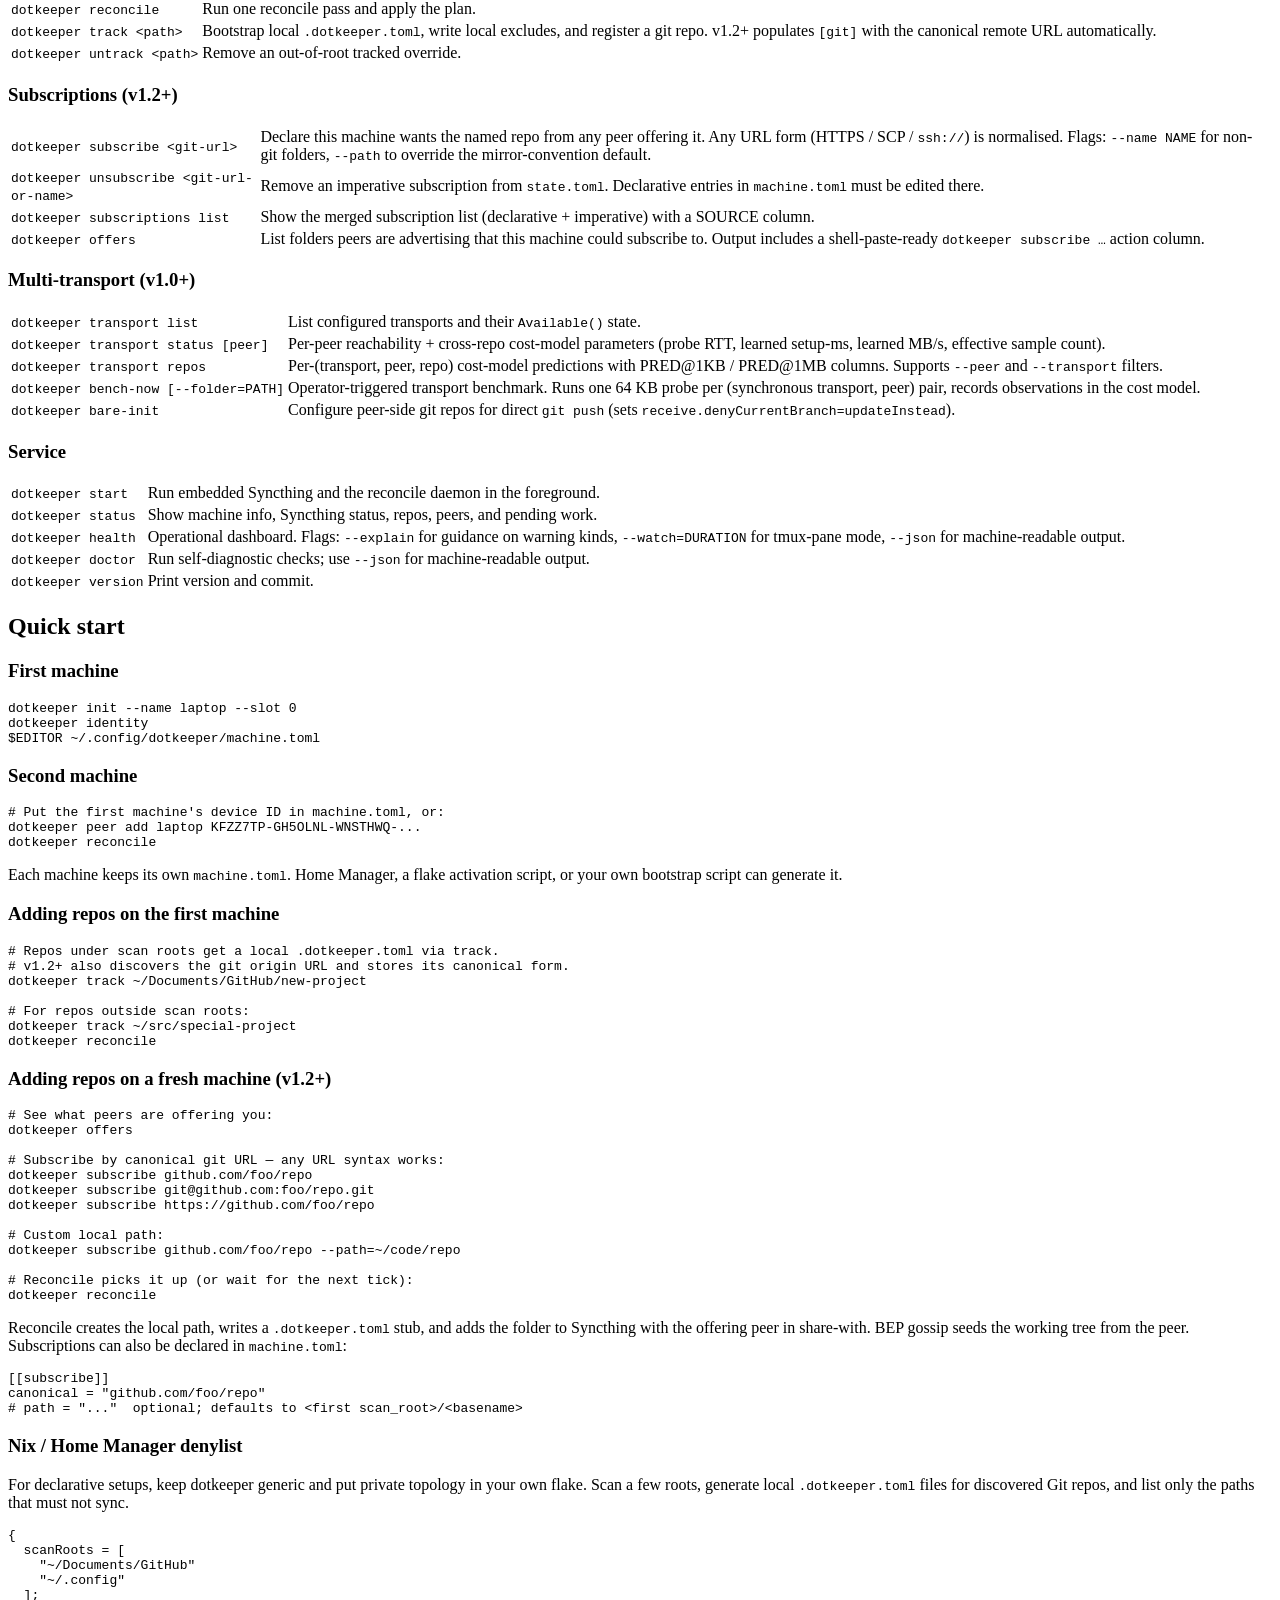
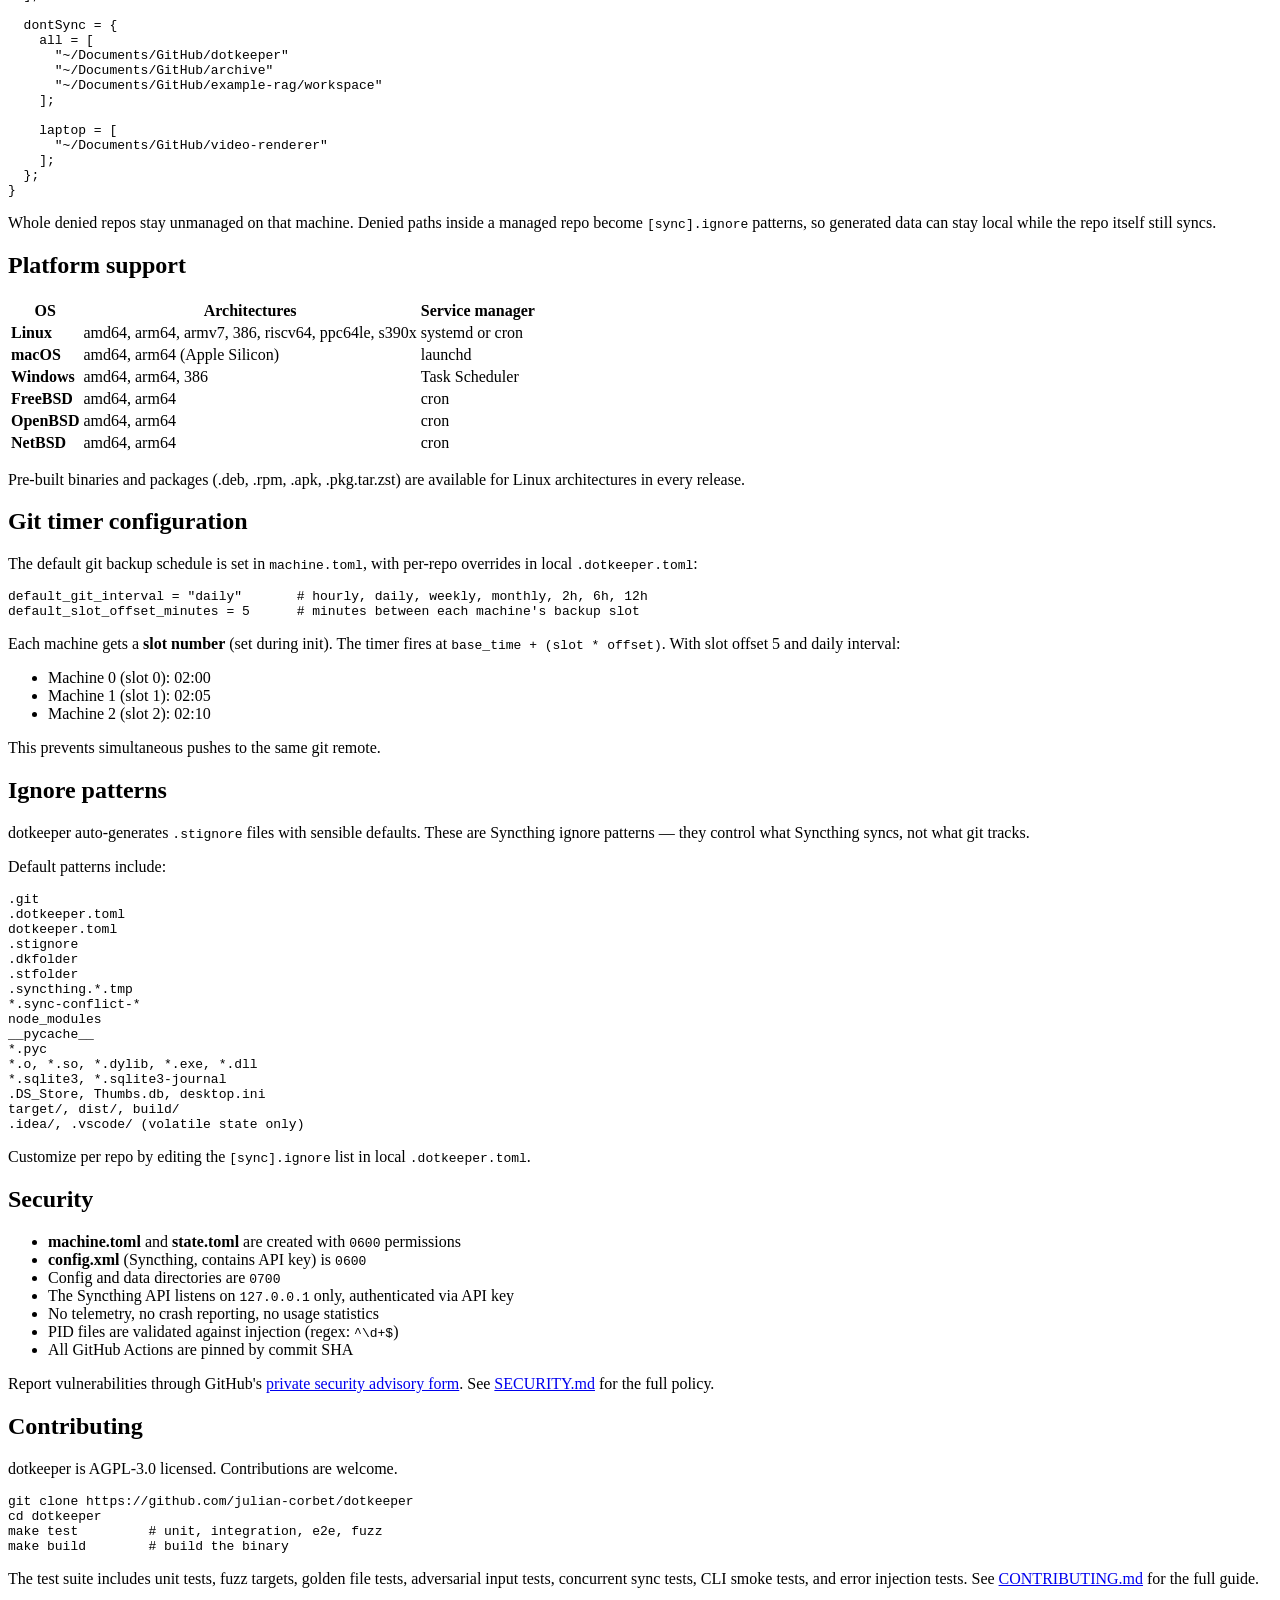
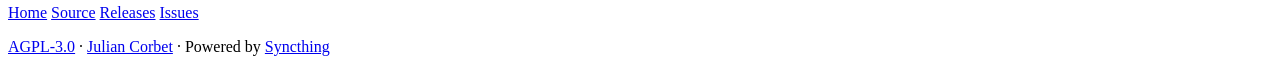
==== commit bc651b7c: "dotkeeper: reference central foss/v1 design system (theme.css keeps the accent)" ====
--- a/site/docs.html
+++ b/site/docs.html
@@ -20,7 +20,8 @@
   <meta name="twitter:image" content="https://dotkeeper.corbet.ch/og-image.png">
   <link rel="icon" type="image/svg+xml" href="/favicon.svg">
   <link rel="alternate icon" type="image/x-icon" href="/favicon.ico">
-  <link rel="stylesheet" href="style.css">
+  <link rel="stylesheet" href="https://v1.foss.design.corbet.ch/assets/base.css">
+  <link rel="stylesheet" href="./theme.css">
 </head>
 <body>
 
--- a/site/theme.css
+++ b/site/theme.css
@@ -0,0 +1,3 @@
+/* dotkeeper theme — overrides only accent/font/radius of the foss v1 base.
+   dotkeeper uses the default emerald accent (base.css was extracted from
+   dotkeeper's own design), so this file is intentionally minimal. */
